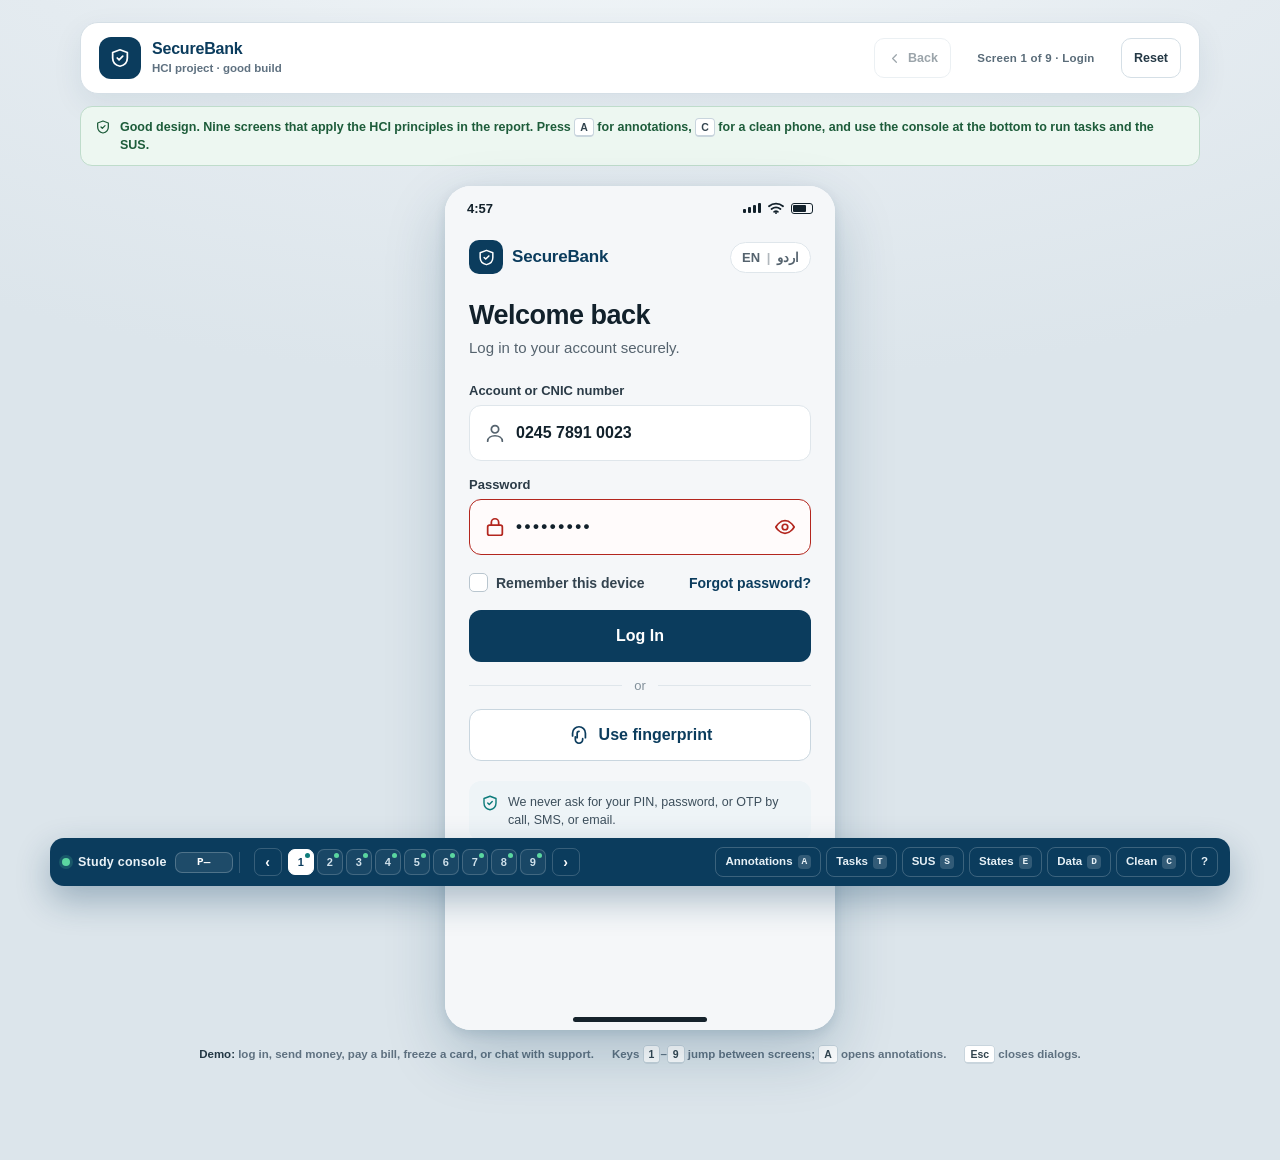
==== good/index.html @ adb455c4 "Add SecureBank HCI prototype: usable and violation builds with study layer" ====
<!DOCTYPE html>

<html class="app-root" lang="en">
<head>
<meta charset="utf-8"/>
<meta content="width=device-width, initial-scale=1" name="viewport"/>
<title>SecureBank · Good design</title>
<link href="app.css" rel="stylesheet"/>
<link href="study.css" rel="stylesheet"/></head>
<body class="app">
<a class="skip" href="#phone">Skip to the prototype</a>
<svg aria-hidden="true" height="0" style="position:absolute" width="0"><defs>
<symbol id="i-shield" viewbox="0 0 24 24"><path d="M12 3 4 6v6c0 5 3.5 8 8 9 4.5-1 8-4 8-9V6l-8-3Z"></path><path d="m9 12 2 2 4-4"></path></symbol>
<symbol id="i-user" viewbox="0 0 24 24"><circle cx="12" cy="8" r="4"></circle><path d="M4 21c0-4 4-6 8-6s8 2 8 6"></path></symbol>
<symbol id="i-lock" viewbox="0 0 24 24"><rect height="11" rx="2" width="16" x="4" y="10"></rect><path d="M8 10V7a4 4 0 0 1 8 0v3"></path></symbol>
<symbol id="i-eye" viewbox="0 0 24 24"><path d="M2 12s4-7 10-7 10 7 10 7-4 7-10 7S2 12 2 12Z"></path><circle cx="12" cy="12" r="3"></circle></symbol>
<symbol id="i-alert" viewbox="0 0 24 24"><path d="M12 3 2 21h20L12 3Z"></path><path d="M12 9v5M12 17h.01"></path></symbol>
<symbol id="i-finger" viewbox="0 0 24 24"><path d="M12 3a7 7 0 0 0-7 7v3M12 3a7 7 0 0 1 7 7v5M8 14v3a4 4 0 0 0 8 0v-1M12 8a2 2 0 0 0-2 2v5"></path></symbol>
<symbol id="i-home" viewbox="0 0 24 24"><path d="M3 10.5 12 3l9 7.5"></path><path d="M5 9.5V21h14V9.5"></path></symbol>
<symbol id="i-swap" viewbox="0 0 24 24"><path d="M7 7h13l-3-3M17 17H4l3 3"></path></symbol>
<symbol id="i-card" viewbox="0 0 24 24"><rect height="14" rx="2" width="20" x="2" y="5"></rect><path d="M2 10h20"></path></symbol>
<symbol id="i-chat" viewbox="0 0 24 24"><path d="M21 12a8 8 0 0 1-8 8H7l-4 3V12a8 8 0 0 1 8-8h2a8 8 0 0 1 8 8Z"></path></symbol>
<symbol id="i-bell" viewbox="0 0 24 24"><path d="M18 8a6 6 0 1 0-12 0c0 7-3 7-3 9h18c0-2-3-2-3-9"></path><path d="M10 21h4"></path></symbol>
<symbol id="i-up" viewbox="0 0 24 24"><path d="M7 17 17 7M8 7h9v9"></path></symbol>
<symbol id="i-down" viewbox="0 0 24 24"><path d="M17 7 7 17M16 17H7V8"></path></symbol>
<symbol id="i-qr" viewbox="0 0 24 24"><rect height="7" width="7" x="3" y="3"></rect><rect height="7" width="7" x="14" y="3"></rect><rect height="7" width="7" x="3" y="14"></rect><path d="M14 14h3v3h-3zM20 14v3M14 20h3"></path></symbol>
<symbol id="i-bolt" viewbox="0 0 24 24"><path d="M13 2 4 14h6l-1 8 9-12h-6l1-8Z"></path></symbol>
<symbol id="i-bill" viewbox="0 0 24 24"><path d="M6 3h12v18l-3-2-3 2-3-2-3 2V3Z"></path><path d="M9 8h6M9 12h6"></path></symbol>
<symbol id="i-search" viewbox="0 0 24 24"><circle cx="11" cy="11" r="7"></circle><path d="m20 20-3.5-3.5"></path></symbol>
<symbol id="i-filter" viewbox="0 0 24 24"><path d="M3 5h18M6 12h12M10 19h4"></path></symbol>
<symbol id="i-download" viewbox="0 0 24 24"><path d="M12 3v12M7 10l5 5 5-5M4 21h16"></path></symbol>
<symbol id="i-back" viewbox="0 0 24 24"><path d="M15 18l-6-6 6-6"></path></symbol>
<symbol id="i-chev" viewbox="0 0 24 24"><path d="M9 18l6-6-6-6"></path></symbol>
<symbol id="i-check" viewbox="0 0 24 24"><path d="M20 6 9 17l-5-5"></path></symbol>
<symbol id="i-checkc" viewbox="0 0 24 24"><circle cx="12" cy="12" r="9"></circle><path d="m8 12 3 3 5-6"></path></symbol>
<symbol id="i-clock" viewbox="0 0 24 24"><circle cx="12" cy="12" r="9"></circle><path d="M12 7v5l3 2"></path></symbol>
<symbol id="i-snow" viewbox="0 0 24 24"><path d="M12 2v20M4 7l16 10M20 7 4 17M8 4l4 4 4-4M8 20l4-4 4 4"></path></symbol>
<symbol id="i-plus" viewbox="0 0 24 24"><path d="M12 5v14M5 12h14"></path></symbol>
<symbol id="i-globe" viewbox="0 0 24 24"><circle cx="12" cy="12" r="9"></circle><path d="M3 12h18M12 3a15 15 0 0 1 0 18 15 15 0 0 1 0-18Z"></path></symbol>
<symbol id="i-textsize" viewbox="0 0 24 24"><path d="M4 7V5h9v2M8.5 5v14M6 19h5M14 12v-2h7v2M17.5 10v9M15.5 19h4"></path></symbol>
<symbol id="i-contrast" viewbox="0 0 24 24"><circle cx="12" cy="12" r="9"></circle><path d="M12 3v18"></path><path d="M12 3a9 9 0 0 1 0 18" fill="currentColor" stroke="none"></path></symbol>
<symbol id="i-motion" viewbox="0 0 24 24"><path d="M4 12h10M10 8l4 4-4 4M18 5v14"></path></symbol>
<symbol id="i-logout" viewbox="0 0 24 24"><path d="M9 21H5a2 2 0 0 1-2-2V5a2 2 0 0 1 2-2h4M16 17l5-5-5-5M21 12H9"></path></symbol>
<symbol id="i-send" viewbox="0 0 24 24"><path d="M22 2 11 13M22 2l-7 20-4-9-9-4 20-7Z"></path></symbol>
<symbol id="i-clip" viewbox="0 0 24 24"><path d="m21 11-9 9a5 5 0 0 1-7-7l9-9a3.5 3.5 0 0 1 5 5l-9 9a2 2 0 0 1-3-3l8-8"></path></symbol>
<symbol id="i-headset" viewbox="0 0 24 24"><path d="M4 14v-2a8 8 0 0 1 16 0v2"></path><path d="M4 14h3v6H5a1 1 0 0 1-1-1v-5ZM20 14h-3v6h2a1 1 0 0 0 1-1v-5Z"></path><path d="M17 20a4 4 0 0 1-4 2h-1"></path></symbol>
<symbol id="i-bank" viewbox="0 0 24 24"><path d="M3 10 12 4l9 6M5 10v8M19 10v8M3 21h18M9 21v-5h6v5"></path></symbol>
<symbol id="i-info" viewbox="0 0 24 24"><circle cx="12" cy="12" r="9"></circle><path d="M12 11v5M12 8h.01"></path></symbol>
<symbol id="i-more" viewbox="0 0 24 24"><circle cx="5" cy="12" fill="currentColor" r="1.4" stroke="none"></circle><circle cx="12" cy="12" fill="currentColor" r="1.4" stroke="none"></circle><circle cx="19" cy="12" fill="currentColor" r="1.4" stroke="none"></circle></symbol>
</defs></svg>
<header class="shell">
<div class="shell-brand">
<span aria-hidden="true" class="mark"><svg class="ic"><use href="#i-shield"></use></svg></span>
<div class="brandtext"><b>SecureBank</b><span>HCI project · good build</span></div>
</div>
<div class="shell-controls">


<button class="shell-btn" disabled="" id="backBtn" type="button"><svg aria-hidden="true" class="ic sm"><use href="#i-back"></use></svg>Back</button>
<span class="screen-label" id="screenLabel">Screen 1 of 9 · Login</span>
<button class="shell-btn" id="resetBtn" type="button">Reset</button>
</div>
</header>
<div class="mode-note good" id="modeNote"><svg aria-hidden="true" class="ic sm"><use href="#i-shield"></use></svg><span><b>Good design.</b> Nine screens that apply the HCI principles in the report. Press <kbd>A</kbd> for annotations, <kbd>C</kbd> for a clean phone, and use the console at the bottom to run tasks and the SUS.</span></div>
<main class="stage">
<div aria-label="SecureBank phone prototype" class="phone" id="phone" tabindex="-1">
<div class="variant" id="app-good">
<section class="g" id="g1">
<div class="sb"><span>9:41</span><div class="sys"><span class="sig"><i></i><i></i><i></i><i></i></span><svg class="wifi" viewbox="0 0 16 12"><path d="M1 4.2a11 11 0 0 1 14 0M3.6 7a7.5 7.5 0 0 1 8.8 0M6.2 9.7a3.8 3.8 0 0 1 3.6 0"></path><circle cx="8" cy="11" fill="currentColor" r="1" stroke="none"></circle></svg><span class="bat"><b></b></span></div></div>
<div class="body login">
<div class="brandrow">
<div class="brand"><span class="logo"><svg class="ic"><use href="#i-shield"></use></svg></span> SecureBank</div>
<div class="lang">EN <span>|</span> اردو</div>
</div>
<h1>Welcome back</h1>
<p class="sub">Log in to your account securely.</p>
<div class="fgroup">
<label>Account or CNIC number</label>
<div class="field"><svg class="ic muted"><use href="#i-user"></use></svg><span class="val">0245 7891 0023</span></div>
</div>
<div class="fgroup">
<label>Password</label>
<div class="field error"><svg class="ic muted"><use href="#i-lock"></use></svg><span class="val dots">••••••••</span><svg class="ic eye"><use href="#i-eye"></use></svg></div>
<p class="err"><svg class="ic"><use href="#i-alert"></use></svg> Incorrect password. 2 attempts left.</p>
</div>
<div class="row between">
<span class="check"><span class="box"></span> Remember this device</span>
<a class="link">Forgot password?</a>
</div>
<button class="btn">Log In</button>
<div class="or"><span></span>or<span></span></div>
<button class="btn ghost"><svg class="ic"><use href="#i-finger"></use></svg> Use fingerprint</button>
<div class="secure"><svg class="ic"><use href="#i-shield"></use></svg><span>We never ask for your PIN, password, or OTP by call, SMS, or email.</span></div>
<p class="register">New to SecureBank? <a>Open an account</a></p>
</div>
<div class="homebar"></div>
</section>
<section class="g" id="g2">
<div class="sb"><span>9:41</span><div class="sys"><span class="sig"><i></i><i></i><i></i><i></i></span><svg class="wifi" viewbox="0 0 16 12"><path d="M1 4.2a11 11 0 0 1 14 0M3.6 7a7.5 7.5 0 0 1 8.8 0M6.2 9.7a3.8 3.8 0 0 1 3.6 0"></path><circle cx="8" cy="11" fill="currentColor" r="1" stroke="none"></circle></svg><span class="bat"><b></b></span></div></div>
<div class="greet">
<div><h1>Good morning, Ayesha</h1><p>Friday, 24 October 2026</p></div>
<div class="row">
<div class="bellwrap"><span class="iconbtn" style="border:0;background:transparent;width:32px"><svg class="ic" style="width:21px"><use href="#i-bell"></use></svg></span><i class="dot"></i></div>
<div class="avatar">AK</div>
</div>
</div>
<div class="balance">
<div class="balhead"><span>Total balance</span><svg class="ic eye" style="width:18px"><use href="#i-eye"></use></svg></div>
<div class="balnum">PKR 245,780.50</div>
<div class="balmeta"><i class="livedot"></i> Current account •• 0023 · Updated just now</div>
</div>
<div class="qa">
<a><span class="qic"><svg class="ic"><use href="#i-swap"></use></svg></span>Transfer</a>
<a><span class="qic"><svg class="ic"><use href="#i-bill"></use></svg></span>Pay bill</a>
<a><span class="qic"><svg class="ic"><use href="#i-qr"></use></svg></span>Scan QR</a>
<a><span class="qic"><svg class="ic"><use href="#i-bolt"></use></svg></span>Top-up</a>
</div>
<div class="billcard">
<span class="bic"><svg class="ic"><use href="#i-bolt"></use></svg></span>
<div><h4>Electricity bill due in 3 days</h4><p>K-Electric · PKR 8,420</p></div>
<button class="btn small">Pay now</button>
</div>
<div class="sec"><h3>Recent activity</h3><a>See all</a></div>
<div class="tx">
<div class="txrow"><span class="tico"><svg class="ic"><use href="#i-bank"></use></svg></span><div class="txmain"><b>Grocery Mart</b><span>Today · 10:24 AM</span></div><div class="txamt"><b>−PKR 3,250</b><small>Completed</small></div></div>
<div class="txrow"><span class="tico in"><svg class="ic"><use href="#i-down"></use></svg></span><div class="txmain"><b>Salary credit</b><span>Yesterday · 9:00 AM</span></div><div class="txamt"><b class="pos">+PKR 85,000</b><small>Completed</small></div></div>
<div class="txrow"><span class="tico"><svg class="ic"><use href="#i-bolt"></use></svg></span><div class="txmain"><b>K-Electric</b><span>23 Oct · 6:12 PM</span></div><div class="txamt"><b>−PKR 6,180</b><small>Completed</small></div></div>
</div>
<div class="nav">
<a class="on"><svg class="ic"><use href="#i-home"></use></svg>Home</a>
<a><svg class="ic"><use href="#i-swap"></use></svg>Payments</a>
<a><svg class="ic"><use href="#i-card"></use></svg>Cards</a>
<a><svg class="ic"><use href="#i-chat"></use></svg>Support</a>
<a><svg class="ic"><use href="#i-user"></use></svg>Profile</a>
</div>
<div class="homebar"></div>
</section>
<section class="g" id="g3">
<div class="sb"><span>9:41</span><div class="sys"><span class="sig"><i></i><i></i><i></i><i></i></span><svg class="wifi" viewbox="0 0 16 12"><path d="M1 4.2a11 11 0 0 1 14 0M3.6 7a7.5 7.5 0 0 1 8.8 0M6.2 9.7a3.8 3.8 0 0 1 3.6 0"></path><circle cx="8" cy="11" fill="currentColor" r="1" stroke="none"></circle></svg><span class="bat"><b></b></span></div></div>
<div class="top"><span class="iconbtn"><svg class="ic"><use href="#i-back"></use></svg></span><h1>Send money</h1><span class="iconbtn" style="margin-left:auto"><svg class="ic"><use href="#i-info"></use></svg></span></div>
<div class="steps"><span class="s on"><span class="n">1</span>Details</span><span class="bar"></span><span class="s"><span class="n">2</span>Review</span><span class="bar"></span><span class="s"><span class="n">3</span>Done</span></div>
<div class="body withcta">
<div class="fromcard">
<span class="fico"><svg class="ic"><use href="#i-bank"></use></svg></span>
<div><b>Current account •• 0023</b><span>Available PKR 245,780.50</span></div>
<svg class="ic" style="margin-left:auto;color:#7B8994;width:18px"><use href="#i-chev"></use></svg>
</div>
<p class="sectionlab" style="margin-top:16px">Send to</p>
<div class="people">
<div class="person sel"><span class="pi">AR</span>Ali Raza</div>
<div class="person"><span class="pi">SM</span>Sana Malik</div>
<div class="person"><span class="pi">HB</span>HBL 8890</div>
<div class="person"><span class="pi add">+</span>New</div>
</div>
<div class="amountbox">
<div class="lab">AMOUNT</div>
<div class="amountline"><span class="cur">PKR</span><span class="amt">15,000.00</span></div>
<div class="hint"><span>Available: PKR 245,780.50</span><span class="fee">Fee PKR 0 · Instant</span></div>
<div class="seg"><div class="on">Send now</div><div>Schedule</div></div>
</div>
<div class="note"><span>Add a note (optional)</span><span>0/60</span></div>
</div>
<div class="cta"><button class="btn">Continue</button><p>You can review the details before sending.</p></div>
<div class="homebar"></div>
</section>
<section class="g" id="g4">
<div class="sb"><span>9:41</span><div class="sys"><span class="sig"><i></i><i></i><i></i><i></i></span><svg class="wifi" viewbox="0 0 16 12"><path d="M1 4.2a11 11 0 0 1 14 0M3.6 7a7.5 7.5 0 0 1 8.8 0M6.2 9.7a3.8 3.8 0 0 1 3.6 0"></path><circle cx="8" cy="11" fill="currentColor" r="1" stroke="none"></circle></svg><span class="bat"><b></b></span></div></div>
<div class="top"><span class="iconbtn"><svg class="ic"><use href="#i-back"></use></svg></span><h1>Review transfer</h1></div>
<div class="review">
<div class="card summary" style="padding:2px 15px">
<div class="srow"><span class="k">To</span><span class="v">Ali Raza<small>Bank Alfalah •• 4412</small></span></div>
<div class="srow"><span class="k">From</span><span class="v">Current account<small>•• 0023</small></span></div>
<div class="srow"><span class="k">Amount</span><span class="v">PKR 15,000.00<small>Arrives instantly</small></span></div>
<div class="srow"><span class="k">Fee</span><span class="v" style="color:#1B7F4B">PKR 0.00</span></div>
</div>
<div class="totalbox"><span>Total to send</span><b>PKR 15,000.00</b></div>
<div class="warn"><svg class="ic"><use href="#i-alert"></use></svg><span>Transfers cannot be reversed once confirmed. Please check the account number carefully.</span></div>
</div>
<div class="overlay"></div>
<div class="sheet">
<div class="handle"></div>
<div class="lock"><svg class="ic"><use href="#i-lock"></use></svg></div>
<h3>Verify it's you</h3>
<p>Enter the 6-digit code sent to your phone ending 0312.</p>
<div class="otp"><div class="f">4</div><div class="f">8</div><div class="f">1</div><div></div><div></div><div></div></div>
<div class="resend"><span>Didn't get the code?</span><span>Resend in <b>00:24</b></span></div>
<button class="btn">Confirm transfer</button>
<a class="cancel">Cancel</a>
</div>
<div class="homebar"></div>
</section>
<section class="g" id="g5">
<div class="sb"><span>9:41</span><div class="sys"><span class="sig"><i></i><i></i><i></i><i></i></span><svg class="wifi" viewbox="0 0 16 12"><path d="M1 4.2a11 11 0 0 1 14 0M3.6 7a7.5 7.5 0 0 1 8.8 0M6.2 9.7a3.8 3.8 0 0 1 3.6 0"></path><circle cx="8" cy="11" fill="currentColor" r="1" stroke="none"></circle></svg><span class="bat"><b></b></span></div></div>
<div class="top"><span class="iconbtn"><svg class="ic"><use href="#i-back"></use></svg></span><h1>Transaction history</h1><span class="iconbtn" style="margin-left:auto"><svg class="ic"><use href="#i-download"></use></svg></span></div>
<div class="body">
<div class="search"><svg class="ic sm"><use href="#i-search"></use></svg> Search by name or amount</div>
<div class="chips"><span class="chip on">All</span><span class="chip">Money in</span><span class="chip">Money out</span><span class="chip">Bills</span></div>
<div class="day">Today · 24 October</div>
<div class="hlist">
<div class="hrow"><span class="tico"><svg class="ic"><use href="#i-bank"></use></svg></span><div class="txmain"><b>Grocery Mart</b><span>10:24 AM</span></div><div class="txamt"><b>−PKR 3,250</b><span class="stat"><i></i>Completed</span></div></div>
<div class="hrow"><span class="tico in"><svg class="ic"><use href="#i-down"></use></svg></span><div class="txmain"><b>Ali Raza</b><span>9:12 AM</span></div><div class="txamt"><b class="pos">+PKR 12,000</b><span class="stat"><i></i>Completed</span></div></div>
<div class="hrow"><span class="tico"><svg class="ic"><use href="#i-bolt"></use></svg></span><div class="txmain"><b>K-Electric</b><span>8:40 AM</span></div><div class="txamt"><b>−PKR 8,420</b><span class="stat pend"><i></i>Processing</span></div></div>
</div>
<div class="day">Yesterday · 23 October</div>
<div class="hlist">
<div class="hrow"><span class="tico in"><svg class="ic"><use href="#i-down"></use></svg></span><div class="txmain"><b>Salary credit</b><span>9:00 AM</span></div><div class="txamt"><b class="pos">+PKR 85,000</b><span class="stat"><i></i>Completed</span></div></div>
<div class="hrow"><span class="tico"><svg class="ic"><use href="#i-card"></use></svg></span><div class="txmain"><b>Foodpanda</b><span>8:15 PM</span></div><div class="txamt"><b>−PKR 1,780</b><span class="stat"><i></i>Completed</span></div></div>
<div class="hrow"><span class="tico in"><svg class="ic"><use href="#i-down"></use></svg></span><div class="txmain"><b>Refund · Daraz</b><span>4:03 PM</span></div><div class="txamt"><b class="pos">+PKR 2,499</b><span class="stat"><i></i>Completed</span></div></div>
</div>
</div>
<div class="nav">
<a><svg class="ic"><use href="#i-home"></use></svg>Home</a>
<a class="on"><svg class="ic"><use href="#i-swap"></use></svg>Payments</a>
<a><svg class="ic"><use href="#i-card"></use></svg>Cards</a>
<a><svg class="ic"><use href="#i-chat"></use></svg>Support</a>
<a><svg class="ic"><use href="#i-user"></use></svg>Profile</a>
</div>
<div class="homebar"></div>
</section>
<section class="g" id="g6">
<div class="sb"><span>9:41</span><div class="sys"><span class="sig"><i></i><i></i><i></i><i></i></span><svg class="wifi" viewbox="0 0 16 12"><path d="M1 4.2a11 11 0 0 1 14 0M3.6 7a7.5 7.5 0 0 1 8.8 0M6.2 9.7a3.8 3.8 0 0 1 3.6 0"></path><circle cx="8" cy="11" fill="currentColor" r="1" stroke="none"></circle></svg><span class="bat"><b></b></span></div></div>
<div class="top"><span class="iconbtn"><svg class="ic"><use href="#i-back"></use></svg></span><h1>Pay a bill</h1></div>
<div class="body withcta">
<div class="search"><svg class="ic sm"><use href="#i-search"></use></svg> Search biller or company</div>
<div class="cat" style="margin-top:14px">
<a><span class="ci"><svg class="ic"><use href="#i-bolt"></use></svg></span>Electricity</a>
<a><span class="ci"><svg class="ic"><use href="#i-info"></use></svg></span>Gas</a>
<a><span class="ci"><svg class="ic"><use href="#i-globe"></use></svg></span>Internet</a>
<a><span class="ci"><svg class="ic"><use href="#i-card"></use></svg></span>Mobile</a>
</div>
<div class="sec" style="margin:0 2px 8px"><h3>Saved billers</h3><a>Manage</a></div>
<div class="card">
<div class="biller sel"><span class="blogo" style="background:#F9E7BE;color:#7A4E00">KE</span><div><b>K-Electric</b><span>Consumer 2210-4457-88</span></div><div class="due"><span class="duepill">Due 27 Oct</span><div style="font-size:11px;font-weight:800;margin-top:4px">PKR 8,420</div></div></div>
<div class="biller"><span class="blogo" style="background:#E7EEF9;color:#2F4C8A">PT</span><div><b>PTCL</b><span>Account 0301-8891-2</span></div><div class="due"><span class="duepill">Due 2 Nov</span><div style="font-size:11px;font-weight:800;margin-top:4px">PKR 4,150</div></div></div>
<div class="biller"><span class="blogo" style="background:#FBE4E2;color:#A52A24">JZ</span><div><b>Jazz</b><span>0300 ••• 4471</span></div><div class="due"><span class="duepill">Due 29 Oct</span><div style="font-size:11px;font-weight:800;margin-top:4px">PKR 1,200</div></div></div>
</div>
<div class="warn" style="margin:14px 0 0"><svg class="ic"><use href="#i-info"></use></svg><span>Consumer number is printed on top of your monthly bill. Late payment may add a surcharge.</span></div>
</div>
<div class="cta"><button class="btn">Continue</button><p>You can review the bill before paying.</p></div>
<div class="homebar"></div>
</section>
<section class="g" id="g7">
<div class="sb"><span>9:41</span><div class="sys"><span class="sig"><i></i><i></i><i></i><i></i></span><svg class="wifi" viewbox="0 0 16 12"><path d="M1 4.2a11 11 0 0 1 14 0M3.6 7a7.5 7.5 0 0 1 8.8 0M6.2 9.7a3.8 3.8 0 0 1 3.6 0"></path><circle cx="8" cy="11" fill="currentColor" r="1" stroke="none"></circle></svg><span class="bat"><b></b></span></div></div>
<div class="top"><h1>My cards</h1><span class="iconbtn" style="margin-left:auto"><svg class="ic"><use href="#i-plus"></use></svg></span></div>
<div class="body">
<div class="cardvis">
<div class="cvtop"><span>SECUREBANK DEBIT</span><svg class="ic" style="width:19px;color:#CFE0E8"><use href="#i-bank"></use></svg></div>
<div class="chip2"></div>
<div class="cvnum">•••• •••• •••• 4412</div>
<div class="cvbot"><div>CARD HOLDER<b>AYESHA KHAN</b></div><div>EXPIRES<b>09 / 29</b></div><div class="visa">VISA</div></div>
</div>
<div class="cardstat"><span class="pill"><i></i>Card active</span><span style="font-size:10.5px;font-weight:700;color:#71808B">Tap card to view number</span></div>
<div class="card" style="padding:0 14px">
<div class="setrow"><span class="sico"><svg class="ic"><use href="#i-globe"></use></svg></span><div class="st"><b>Online payments</b><span>Pay on websites and apps</span></div><span class="sw on"></span></div>
<div class="setrow"><span class="sico"><svg class="ic"><use href="#i-qr"></use></svg></span><div class="st"><b>Contactless</b><span>Tap to pay up to PKR 5,000</span></div><span class="sw on"></span></div>
<div class="setrow"><span class="sico"><svg class="ic"><use href="#i-eye"></use></svg></span><div class="st"><b>Show PIN</b><span>Requires fingerprint</span></div><svg class="ic" style="width:18px;color:#7B8994"><use href="#i-chev"></use></svg></div>
</div>
<div class="card" style="padding:0 14px;margin-top:12px">
<div class="setrow"><span class="sico"><svg class="ic"><use href="#i-snow"></use></svg></span><div class="st"><b>Freeze card</b><span>Temporarily block all transactions</span></div><span class="sw"></span></div>
</div>
<div class="danger"><span class="sico"><svg class="ic"><use href="#i-alert"></use></svg></span><div style="flex:1"><b style="font-size:12.5px">Report lost or stolen</b><div style="font-size:10px;color:#8A5C58">Permanently block this card</div></div><svg class="ic" style="width:18px;color:#B3261E"><use href="#i-chev"></use></svg></div>
</div>
<div class="nav">
<a><svg class="ic"><use href="#i-home"></use></svg>Home</a>
<a><svg class="ic"><use href="#i-swap"></use></svg>Payments</a>
<a class="on"><svg class="ic"><use href="#i-card"></use></svg>Cards</a>
<a><svg class="ic"><use href="#i-chat"></use></svg>Support</a>
<a><svg class="ic"><use href="#i-user"></use></svg>Profile</a>
</div>
<div class="homebar"></div>
</section>
<section class="g" id="g8">
<div class="sb"><span>9:41</span><div class="sys"><span class="sig"><i></i><i></i><i></i><i></i></span><svg class="wifi" viewbox="0 0 16 12"><path d="M1 4.2a11 11 0 0 1 14 0M3.6 7a7.5 7.5 0 0 1 8.8 0M6.2 9.7a3.8 3.8 0 0 1 3.6 0"></path><circle cx="8" cy="11" fill="currentColor" r="1" stroke="none"></circle></svg><span class="bat"><b></b></span></div></div>
<div class="top"><h1>Profile &amp; settings</h1></div>
<div class="body">
<div class="profile"><div class="avatar">AK</div><div><h2>Ayesha Khan</h2><p>Current account •• 0023</p></div><svg class="ic" style="margin-left:auto;color:#7B8994;width:18px"><use href="#i-chev"></use></svg></div>
<div class="sectitle">Accessibility</div>
<div class="group">
<div class="setrow" style="display:block;padding:10px 0"><div class="row" style="justify-content:space-between;margin-bottom:2px"><b style="font-size:12.5px">Text size</b><span style="font-size:10.5px;font-weight:800;color:#0B3C5D">Large</span></div><div class="slider"><span class="aa s">Aa</span><span class="track"><b></b><i></i></span><span class="aa l">Aa</span></div></div>
<div class="setrow"><span class="sico"><svg class="ic"><use href="#i-contrast"></use></svg></span><div class="st"><b>High contrast</b><span>Stronger colours and borders</span></div><span class="sw on"></span></div>
<div class="setrow"><span class="sico"><svg class="ic"><use href="#i-motion"></use></svg></span><div class="st"><b>Reduce motion</b><span>Turn off animations</span></div><span class="sw"></span></div>
</div>
<div class="sectitle">Security</div>
<div class="group">
<div class="setrow"><span class="sico"><svg class="ic"><use href="#i-shield"></use></svg></span><div class="st"><b>Two-factor authentication</b><span>On · SMS to •• 0312</span></div><svg class="ic" style="width:17px;color:#7B8994"><use href="#i-chev"></use></svg></div>
<div class="setrow"><span class="sico"><svg class="ic"><use href="#i-lock"></use></svg></span><div class="st"><b>Change password</b><span>Last changed 2 months ago</span></div><svg class="ic" style="width:17px;color:#7B8994"><use href="#i-chev"></use></svg></div>
</div>
<div class="sectitle">Language</div>
<div class="group" style="padding-bottom:8px"><div class="langrow"><div class="langopt on">English</div><div class="langopt">اردو</div></div></div>
<button class="logout"><svg class="ic sm"><use href="#i-logout"></use></svg> Log out</button>
</div>
<div class="nav">
<a><svg class="ic"><use href="#i-home"></use></svg>Home</a>
<a><svg class="ic"><use href="#i-swap"></use></svg>Payments</a>
<a><svg class="ic"><use href="#i-card"></use></svg>Cards</a>
<a><svg class="ic"><use href="#i-chat"></use></svg>Support</a>
<a class="on"><svg class="ic"><use href="#i-user"></use></svg>Profile</a>
</div>
<div class="homebar"></div>
</section>
<section class="g" id="g9">
<div class="sb"><span>9:41</span><div class="sys"><span class="sig"><i></i><i></i><i></i><i></i></span><svg class="wifi" viewbox="0 0 16 12"><path d="M1 4.2a11 11 0 0 1 14 0M3.6 7a7.5 7.5 0 0 1 8.8 0M6.2 9.7a3.8 3.8 0 0 1 3.6 0"></path><circle cx="8" cy="11" fill="currentColor" r="1" stroke="none"></circle></svg><span class="bat"><b></b></span></div></div>
<div class="top"><span class="iconbtn"><svg class="ic"><use href="#i-back"></use></svg></span><h1>Help &amp; support</h1><span class="online" style="margin-left:auto"><i></i>Online</span></div>
<div class="agent"><div class="avatar">SB</div><div><b>Sana · SecureBank Support</b><span>Typically replies in 2 minutes</span></div><svg class="ic" style="margin-left:auto;color:#7B8994;width:18px"><use href="#i-more"></use></svg></div>
<div class="chat">
<div class="sysmsg">Chat started today · 10:42 AM</div>
<div class="bubble them">Assalam-o-Alaikum! How can I help you today?<span class="t">10:42 AM</span></div>
<div class="bubble me">Salam. My transfer of PKR 15,000 is still showing as pending.<span class="t">10:43 AM</span></div>
<div class="bubble them">I can see it on your account. It will complete within 30 minutes; no action is needed from you.<span class="t">10:44 AM</span></div>
<div class="typing"><i></i><i></i><i></i><span>Sana is typing…</span></div>
</div>
<div class="quick"><span>Report fraud</span><span>Card issue</span><span>Transfer pending</span></div>
<div class="safe"><svg class="ic"><use href="#i-shield"></use></svg> Never share your PIN or OTP in chat. SecureBank staff will never ask for them.</div>
<div class="composer"><span class="iconbtn" style="width:36px;height:36px;border-radius:50%;background:#F0F4F6;border:0"><svg class="ic sm"><use href="#i-clip"></use></svg></span><div class="cinput">Type a message…</div><span class="circle"><svg class="ic"><use href="#i-send"></use></svg></span></div>
<div class="homebar"></div>
</section>
</div>

<div aria-live="polite" class="toast" hidden="" id="toast" role="status"></div>
<div id="modalRoot"></div>
</div>
</main>
<p class="stage-hint"><span><b>Demo:</b> log in, send money, pay a bill, freeze a card, or chat with support.</span><span>Keys <kbd>1</kbd>–<kbd>9</kbd> jump between screens; <kbd>A</kbd> opens annotations.</span><span><kbd>Esc</kbd> closes dialogs.</span></p>
<script>window.SINGLE_VARIANT = "good";</script><script src="app.js"></script><script src="study.js"></script>
</body>
</html>
---- good/app.css ----
*{box-sizing:border-box}
html,body{margin:0;padding:0;width:390px;height:844px;overflow:hidden;background:#fff}
body{-webkit-font-smoothing:antialiased}
.g,.b{display:none;width:390px;height:844px;position:relative;overflow:hidden}
.g:target{display:flex;flex-direction:column}
.b:target{display:block}
.ic{width:22px;height:22px;stroke:currentColor;fill:none;stroke-width:1.9;stroke-linecap:round;stroke-linejoin:round;flex:none}
.ic.sm{width:16px;height:16px}
.ic.lg{width:26px;height:26px}
.muted{color:#55636E}
a{text-decoration:none;color:inherit}

/* ---------- GOOD DESIGN ---------- */
.g{
  --navy:#0B3C5D;--navy2:#0F5578;--teal:#0E7C7B;--green:#1B7F4B;--red:#B3261E;--amber:#8A5A00;
  --bg:#F5F7F9;--card:#FFFFFF;--text:#12212B;--muted:#55636E;--line:#DFE6EB;
  background:var(--bg);color:var(--text);font-family:Lato,'Noto Sans',sans-serif;font-size:16px
}
.sb{height:44px;display:flex;align-items:center;justify-content:space-between;padding:0 22px;font-size:13px;font-weight:800;color:var(--text);flex:none}
.sys{display:flex;align-items:center;gap:7px}
.sig{display:flex;gap:2px;align-items:flex-end}
.sig i{width:3px;background:currentColor;border-radius:1px;display:block}
.sig i:nth-child(1){height:4px}.sig i:nth-child(2){height:6px}.sig i:nth-child(3){height:8px}.sig i:nth-child(4){height:10px}
.wifi{width:16px;height:12px;stroke:currentColor;fill:none;stroke-width:1.8;stroke-linecap:round}
.bat{width:22px;height:11px;border:1.4px solid currentColor;border-radius:3px;padding:1px;display:flex}
.bat b{display:block;height:100%;width:74%;background:currentColor;border-radius:1px}
.homebar{position:absolute;bottom:8px;left:50%;transform:translateX(-50%);width:134px;height:5px;background:#16232C;border-radius:3px;z-index:30}
.top{height:56px;display:flex;align-items:center;gap:10px;padding:0 16px;flex:none}
.top h1{font-size:18px;font-weight:800;letter-spacing:-.2px;margin:0}
.iconbtn{width:40px;height:40px;border-radius:12px;display:flex;align-items:center;justify-content:center;background:#fff;border:1px solid var(--line);color:var(--navy)}
.body{flex:1;padding:6px 16px 0;overflow:hidden}
.row{display:flex;align-items:center;gap:10px}
.between{justify-content:space-between}
.card{background:var(--card);border:1px solid var(--line);border-radius:16px;box-shadow:0 1px 2px rgba(16,24,40,.05)}
.btn{height:52px;border-radius:12px;background:var(--navy);color:#fff;font-weight:800;font-size:16px;display:flex;align-items:center;justify-content:center;gap:9px;width:100%;border:0;font-family:inherit}
.btn.ghost{background:#fff;color:var(--navy);border:1.5px solid #C9D6DF}
.btn.small{height:40px;width:auto;padding:0 16px;font-size:14px;border-radius:10px}
.link{color:var(--navy);font-weight:800;font-size:14px}
.eyebrow{font-size:12px;font-weight:800;letter-spacing:.8px;text-transform:uppercase;color:var(--muted)}

/* login */
.login{padding:10px 24px 0;display:flex;flex-direction:column}
.brandrow{display:flex;align-items:center;justify-content:space-between;margin-bottom:26px}
.brand{display:flex;align-items:center;gap:9px;font-weight:900;font-size:17px;letter-spacing:-.2px;color:var(--navy)}
.logo{width:34px;height:34px;border-radius:10px;background:var(--navy);color:#fff;display:flex;align-items:center;justify-content:center}
.logo .ic{width:19px;height:19px}
.lang{font-size:13px;color:var(--muted);font-weight:700;border:1px solid var(--line);background:#fff;padding:7px 11px;border-radius:999px}
.lang span{opacity:.45;margin:0 3px}
.login h1{font-size:27px;line-height:1.15;margin:0 0 6px;letter-spacing:-.5px}
.sub{margin:0 0 24px;color:var(--muted);font-size:15px;line-height:1.45}
.fgroup{margin-bottom:16px}
.fgroup>label{display:block;font-size:13px;font-weight:800;margin-bottom:7px;color:#2B3B47}
.field{height:56px;border:1.5px solid var(--line);border-radius:12px;background:#fff;display:flex;align-items:center;padding:0 14px;gap:10px}
.field .val{flex:1;font-size:16px;font-weight:600;color:var(--text)}
.field .dots{letter-spacing:3px;font-size:19px;color:#25323C}
.field.error{border-color:var(--red);background:#FFFBFB}
.field.error .ic{color:var(--red)}
.eye{margin-left:auto;color:#6B7A85}
.err{display:flex;align-items:center;gap:6px;color:var(--red);font-size:13px;font-weight:700;margin:7px 0 0}
.err .ic{width:15px;height:15px}
.check{display:flex;align-items:center;gap:8px;font-size:14px;color:#33434F;font-weight:600}
.check .box{width:19px;height:19px;border:1.5px solid #B9C6CF;border-radius:5px;background:#fff;display:inline-block}
.login .between{margin:2px 0 18px}
.or{display:flex;align-items:center;gap:12px;color:#82909A;font-size:13px;margin:16px 0}
.or span{flex:1;height:1px;background:var(--line)}
.secure{display:flex;gap:9px;align-items:flex-start;margin-top:20px;padding:12px;background:#EEF4F7;border-radius:12px;color:#3D4F5C;font-size:12.5px;line-height:1.45}
.secure .ic{width:18px;height:18px;color:var(--teal);margin-top:1px}
.register{text-align:center;font-size:13.5px;color:var(--muted);margin:16px 0 0}
.register a{color:var(--navy);font-weight:800}

/* dashboard */
.greet{display:flex;align-items:center;justify-content:space-between;padding:0 20px 12px}
.greet h1{font-size:22px;margin:0 0 2px;letter-spacing:-.4px}
.greet p{margin:0;font-size:13px;color:var(--muted)}
.avatar{width:42px;height:42px;border-radius:50%;background:#E3EDF2;color:var(--navy);font-weight:900;display:flex;align-items:center;justify-content:center;font-size:14px}
.bellwrap{position:relative;margin-right:4px}
.dot{position:absolute;top:9px;right:9px;width:7px;height:7px;background:var(--red);border-radius:50%;border:1.5px solid var(--bg)}
.balance{margin:0 16px;border-radius:20px;padding:20px;color:#fff;background:linear-gradient(135deg,#0B3C5D 0%,#0E4F73 55%,#0E7C7B 120%);position:relative;overflow:hidden}
.balance:after{content:"";position:absolute;width:220px;height:220px;border-radius:50%;background:rgba(255,255,255,.06);right:-80px;top:-110px}
.balance:before{content:"";position:absolute;width:150px;height:150px;border-radius:50%;background:rgba(255,255,255,.05);right:20px;bottom:-95px}
.balhead{display:flex;align-items:center;justify-content:space-between;font-size:13px;color:#CFE0E8;font-weight:700}
.balhead .eye{color:#CFE0E8;margin:0}
.balnum{font-size:31px;font-weight:900;letter-spacing:-.7px;margin:7px 0 3px;font-variant-numeric:tabular-nums}
.balmeta{font-size:12.5px;color:#BCD2DB;display:flex;align-items:center;gap:6px}
.livedot{width:6px;height:6px;border-radius:50%;background:#6EE7B7;display:inline-block}
.qa{display:grid;grid-template-columns:repeat(4,1fr);gap:8px;margin:14px 16px 0}
.qa a{background:#fff;border:1px solid var(--line);border-radius:14px;padding:11px 4px 10px;display:flex;flex-direction:column;align-items:center;gap:7px;font-size:11.5px;font-weight:800;color:#24333E;text-align:center}
.qa .qic{width:38px;height:38px;border-radius:12px;display:flex;align-items:center;justify-content:center;background:#EDF4F7;color:var(--navy)}
.qa .ic{width:20px;height:20px}
.billcard{margin:14px 16px 0;padding:13px 14px;border-radius:16px;background:#FFF7E7;border:1px solid #F2DFB4;display:flex;align-items:center;gap:11px}
.billcard .bic{width:38px;height:38px;border-radius:11px;background:#F9E7BE;color:#7A4E00;display:flex;align-items:center;justify-content:center}
.billcard h4{margin:0 0 2px;font-size:14px;color:#4A3200}
.billcard p{margin:0;font-size:12px;color:#7A5B14;font-weight:600}
.billcard .btn.small{margin-left:auto;background:#8A5A00;font-size:12.5px;height:36px;padding:0 12px}
.sec{display:flex;align-items:center;justify-content:space-between;margin:18px 18px 8px}
.sec h3{margin:0;font-size:15.5px;letter-spacing:-.2px}
.sec a{font-size:13px;font-weight:800;color:var(--navy)}
.tx{margin:0 16px;background:#fff;border:1px solid var(--line);border-radius:16px;overflow:hidden}
.txrow{display:flex;align-items:center;gap:11px;padding:11px 14px;border-bottom:1px solid #EDF1F4}
.txrow:last-child{border-bottom:0}
.tico{width:38px;height:38px;border-radius:12px;display:flex;align-items:center;justify-content:center;background:#EEF3F6;color:#3C4E5A;flex:none}
.tico.in{background:#E9F5EE;color:var(--green)}
.tico .ic{width:19px;height:19px}
.txmain{flex:1;min-width:0}
.txmain b{display:block;font-size:14px;color:#1B2A34;white-space:nowrap;overflow:hidden;text-overflow:ellipsis}
.txmain span{font-size:12px;color:#71808B}
.txamt{text-align:right}
.txamt b{display:block;font-size:14px;font-variant-numeric:tabular-nums}
.txamt .pos{color:var(--green)}
.txamt small{font-size:10.5px;color:#7B8994;font-weight:700}
.nav{height:78px;background:#fff;border-top:1px solid var(--line);display:flex;align-items:flex-start;padding:9px 6px 0;flex:none;margin-top:auto}
.nav a{flex:1;display:flex;flex-direction:column;align-items:center;gap:4px;font-size:10.5px;font-weight:800;color:#7C8A94;padding-bottom:16px}
.nav a.on{color:var(--navy)}
.nav a.on .ic{stroke-width:2.2}
.nav .ic{width:22px;height:22px}

/* transfer */
.steps{display:flex;align-items:center;justify-content:center;gap:8px;padding:2px 16px 14px;font-size:11px;font-weight:800;color:#8A98A2}
.steps .s{display:flex;align-items:center;gap:6px}
.steps .n{width:22px;height:22px;border-radius:50%;background:#E4EBEF;color:#6B7A85;display:flex;align-items:center;justify-content:center;font-size:11px}
.steps .s.on .n{background:var(--navy);color:#fff}
.steps .s.on{color:var(--navy)}
.steps .bar{width:26px;height:2px;background:#D9E2E7;border-radius:2px}
.sectionlab{font-size:12.5px;font-weight:800;color:#3B4C58;margin:0 0 8px}
.fromcard{display:flex;align-items:center;gap:11px;padding:13px 14px;border-radius:14px;background:#fff;border:1px solid var(--line)}
.fromcard .fico{width:38px;height:38px;border-radius:11px;background:#EDF4F7;color:var(--navy);display:flex;align-items:center;justify-content:center}
.fromcard b{display:block;font-size:13.5px}
.fromcard span{font-size:11.5px;color:#71808B}
.people{display:flex;gap:9px;margin-bottom:4px}
.person{flex:1;border:1.5px solid var(--line);background:#fff;border-radius:14px;padding:9px 4px 8px;display:flex;flex-direction:column;align-items:center;gap:5px;font-size:10.5px;font-weight:800;color:#3A4B57;position:relative}
.person .pi{width:34px;height:34px;border-radius:50%;background:#E6EEF3;color:var(--navy);display:flex;align-items:center;justify-content:center;font-size:11px;font-weight:900}
.person.sel{border-color:var(--navy);background:#F3F8FA}
.person.sel:after{content:"";position:absolute;top:6px;right:6px;width:14px;height:14px;border-radius:50%;background:var(--navy);box-shadow:inset 0 0 0 2px #fff}
.person .add{background:#EDF4F7;color:var(--navy);font-size:20px;font-weight:500}
.amountbox{margin-top:14px;background:#fff;border:1px solid var(--line);border-radius:16px;padding:14px 16px}
.amountbox .lab{font-size:12px;font-weight:800;color:#6B7A85;letter-spacing:.3px}
.amountline{display:flex;align-items:baseline;gap:8px;margin:4px 0 5px}
.amountline .cur{font-size:15px;font-weight:900;color:var(--navy)}
.amountline .amt{font-size:34px;font-weight:900;letter-spacing:-.8px;font-variant-numeric:tabular-nums}
.amountbox .hint{font-size:11.5px;color:#71808B;display:flex;justify-content:space-between}
.amountbox .fee{color:var(--green);font-weight:800}
.seg{display:flex;background:#E9EFF3;border-radius:11px;padding:3px;margin-top:12px}
.seg div{flex:1;text-align:center;font-size:12.5px;font-weight:800;color:#61717C;padding:8px 0;border-radius:9px}
.seg div.on{background:#fff;color:var(--navy);box-shadow:0 1px 2px rgba(0,0,0,.08)}
.note{margin-top:12px;background:#fff;border:1px solid var(--line);border-radius:12px;padding:11px 13px;display:flex;justify-content:space-between;font-size:13px;color:#7A8994;font-weight:600}
.cta{position:absolute;left:0;right:0;bottom:0;padding:14px 16px 26px;background:linear-gradient(180deg,rgba(245,247,249,0) 0%,#F5F7F9 34%);z-index:4}
.cta p{text-align:center;font-size:11.5px;color:#71808B;margin:8px 0 0}
.withcta{padding-bottom:112px}

/* review + otp */
.review{padding:0 16px}
.summary{padding:4px 16px}
.srow{display:flex;justify-content:space-between;gap:12px;padding:12px 0;border-bottom:1px dashed #E3EAEF}
.srow:last-child{border-bottom:0}
.srow .k{font-size:12.5px;color:#6E7D88;font-weight:700}
.srow .v{font-size:13.5px;font-weight:800;text-align:right}
.srow .v small{display:block;font-size:11px;color:#71808B;font-weight:600}
.totalbox{margin:12px 16px 0;background:#EAF3F6;border:1px solid #CFE2E9;border-radius:14px;padding:13px 15px;display:flex;justify-content:space-between;align-items:center}
.totalbox span{font-size:12.5px;font-weight:800;color:#3D5967}
.totalbox b{font-size:20px;letter-spacing:-.4px;color:var(--navy)}
.warn{display:flex;gap:9px;margin:12px 16px 0;padding:11px 13px;background:#FFF7E7;border:1px solid #F0DCAF;border-radius:12px;color:#6B4A00;font-size:11.5px;line-height:1.45;font-weight:600}
.warn .ic{width:17px;height:17px;color:#8A5A00;flex:none;margin-top:1px}
.overlay{position:absolute;inset:0;background:rgba(8,20,28,.52);z-index:8}
.sheet{position:absolute;left:0;right:0;bottom:0;background:#fff;border-radius:24px 24px 0 0;padding:10px 20px 26px;z-index:9;box-shadow:0 -12px 40px rgba(0,0,0,.2)}
.handle{width:40px;height:4px;border-radius:2px;background:#D6DFE4;margin:0 auto 16px}
.sheet .lock{width:44px;height:44px;border-radius:14px;background:#EDF4F7;color:var(--navy);display:flex;align-items:center;justify-content:center;margin-bottom:10px}
.sheet h3{margin:0 0 4px;font-size:18px;letter-spacing:-.3px}
.sheet p{margin:0 0 14px;font-size:12.5px;color:#6E7D88;line-height:1.45}
.otp{display:flex;gap:8px;margin-bottom:12px}
.otp div{flex:1;height:54px;border:1.5px solid #D5DDE3;border-radius:11px;display:flex;align-items:center;justify-content:center;font-size:21px;font-weight:900;color:var(--text);background:#fff}
.otp div.f{border-color:var(--navy);background:#F5FAFC}
.resend{display:flex;justify-content:space-between;font-size:11.5px;color:#71808B;margin-bottom:14px;font-weight:700}
.resend b{color:var(--navy)}
.cancel{display:block;text-align:center;font-size:12.5px;font-weight:800;color:#6E7D88;margin-top:12px}

/* history */
.search{height:46px;border:1px solid var(--line);border-radius:12px;background:#fff;display:flex;align-items:center;gap:9px;padding:0 13px;color:#7B8994;font-size:13.5px;font-weight:600}
.chips{display:flex;gap:8px;margin:11px 0 4px;overflow:hidden}
.chip{font-size:12px;font-weight:800;padding:7px 13px;border-radius:999px;border:1px solid var(--line);background:#fff;color:#5B6B76;white-space:nowrap}
.chip.on{background:var(--navy);border-color:var(--navy);color:#fff}
.day{font-size:11.5px;font-weight:900;color:#71808B;letter-spacing:.5px;text-transform:uppercase;margin:13px 2px 6px}
.hlist{background:#fff;border:1px solid var(--line);border-radius:14px;overflow:hidden}
.hrow{display:flex;align-items:center;gap:10px;padding:10px 12px;border-bottom:1px solid #EEF2F5}
.hrow:last-child{border-bottom:0}
.hrow .tico{width:34px;height:34px;border-radius:10px}
.hrow .txmain b{font-size:13px}
.hrow .txmain span{font-size:10.5px}
.hrow .txamt b{font-size:13px}
.stat{display:inline-flex;align-items:center;gap:4px;font-size:9.5px;font-weight:800;color:#6E7D88}
.stat i{width:5px;height:5px;border-radius:50%;background:#1B7F4B;display:inline-block}
.stat.pend i{background:#8A5A00}

/* bills */
.cat{display:grid;grid-template-columns:repeat(4,1fr);gap:9px;margin-bottom:16px}
.cat a{background:#fff;border:1px solid var(--line);border-radius:14px;padding:11px 3px 9px;display:flex;flex-direction:column;align-items:center;gap:7px;font-size:10.5px;font-weight:800;color:#344652;text-align:center}
.cat .ci{width:36px;height:36px;border-radius:11px;display:flex;align-items:center;justify-content:center;background:#EDF4F7;color:var(--navy)}
.cat .ic{width:19px;height:19px}
.cat a:nth-child(2) .ci{background:#FDF1E4;color:#8A5A00}
.cat a:nth-child(3) .ci{background:#EDF0FB;color:#3D4B9A}
.cat a:nth-child(4) .ci{background:#EAF5EE;color:var(--green)}
.biller{display:flex;align-items:center;gap:11px;padding:11px 12px;border-bottom:1px solid #EEF2F5}
.biller:last-child{border-bottom:0}
.blogo{width:38px;height:38px;border-radius:11px;background:#EDF4F7;color:var(--navy);font-weight:900;font-size:12px;display:flex;align-items:center;justify-content:center}
.biller b{display:block;font-size:13.5px}
.biller span{font-size:11px;color:#71808B}
.biller .due{margin-left:auto;text-align:right}
.duepill{font-size:9.5px;font-weight:900;background:#FFF2D9;color:#7A4E00;padding:3px 8px;border-radius:999px;display:inline-block}
.biller.sel{background:#F4F9FB;border-left:3px solid var(--navy)}

/* cards */
.cardvis{height:188px;border-radius:20px;padding:18px;color:#fff;position:relative;overflow:hidden;background:linear-gradient(135deg,#0B3C5D,#0E5578 58%,#0E7C7B);margin-bottom:14px}
.cardvis:after{content:"";position:absolute;width:250px;height:250px;border-radius:50%;background:rgba(255,255,255,.07);right:-100px;top:-90px}
.cardvis:before{content:"";position:absolute;width:170px;height:170px;border-radius:50%;background:rgba(255,255,255,.05);left:-70px;bottom:-100px}
.cvtop{display:flex;justify-content:space-between;align-items:center;font-size:11px;font-weight:800;color:#CFE0E8;letter-spacing:.6px}
.chip2{width:34px;height:25px;border-radius:5px;background:linear-gradient(135deg,#E8C879,#C9A445);margin:16px 0 12px;position:relative}
.chip2:after{content:"";position:absolute;inset:6px 8px;border:1px solid rgba(80,60,10,.35);border-radius:2px}
.cvnum{font-size:19px;letter-spacing:2.4px;font-weight:700;font-variant-numeric:tabular-nums}
.cvbot{display:flex;justify-content:space-between;align-items:flex-end;margin-top:14px;font-size:10.5px;color:#C9DCE5;font-weight:700}
.cvbot b{display:block;font-size:12px;color:#fff;letter-spacing:.8px;margin-top:3px}
.visa{font-style:italic;font-weight:900;font-size:19px;letter-spacing:-1px;color:#fff}
.cardstat{display:flex;align-items:center;justify-content:space-between;margin:0 2px 12px}
.cardstat .pill{display:flex;align-items:center;gap:5px;background:#E9F5EE;color:var(--green);font-size:10.5px;font-weight:900;padding:4px 9px;border-radius:999px}
.cardstat .pill i{width:5px;height:5px;border-radius:50%;background:var(--green)}
.setrow{display:flex;align-items:center;gap:11px;padding:11px 0;border-bottom:1px solid #EDF2F5}
.setrow:last-child{border-bottom:0}
.setrow .sico{width:34px;height:34px;border-radius:10px;background:#EEF4F7;color:var(--navy);display:flex;align-items:center;justify-content:center;flex:none}
.setrow .sico .ic{width:18px;height:18px}
.setrow .st{flex:1}
.setrow b{display:block;font-size:13px;color:#22323D}
.setrow span{font-size:10.5px;color:#71808B}
.sw{width:44px;height:26px;border-radius:999px;background:#CBD6DC;position:relative;flex:none}
.sw:after{content:"";position:absolute;top:3px;left:3px;width:20px;height:20px;border-radius:50%;background:#fff;box-shadow:0 1px 2px rgba(0,0,0,.2)}
.sw.on{background:var(--teal)}
.sw.on:after{left:21px}
.danger{margin-top:12px;border:1px solid #F0D3D1;background:#FFF7F6;border-radius:14px;padding:12px 14px;display:flex;align-items:center;gap:10px}
.danger .sico{background:#FBE4E2;color:var(--red)}
.danger b{color:var(--red)}

/* settings */
.profile{display:flex;align-items:center;gap:12px;padding:6px 2px 14px}
.profile .avatar{width:52px;height:52px;font-size:17px}
.profile h2{margin:0 0 2px;font-size:17px}
.profile p{margin:0;font-size:11.5px;color:#71808B}
.sectitle{font-size:11px;font-weight:900;letter-spacing:.8px;text-transform:uppercase;color:#7B8994;margin:12px 2px 6px}
.group{background:#fff;border:1px solid var(--line);border-radius:14px;padding:0 13px}
.group .setrow{padding:10px 0}
.group .setrow b{font-size:12.5px}
.group .setrow span{font-size:10px}
.slider{display:flex;align-items:center;gap:8px;padding:4px 0 8px}
.slider .aa{font-weight:900;color:#55636E}
.slider .aa.s{font-size:11px}.slider .aa.l{font-size:18px}
.track{flex:1;height:5px;border-radius:3px;background:#DDE5EA;position:relative}
.track b{position:absolute;left:0;top:0;height:5px;width:68%;background:var(--navy);border-radius:3px}
.track i{position:absolute;top:-5px;left:68%;width:15px;height:15px;border-radius:50%;background:#fff;border:2.5px solid var(--navy);transform:translateX(-50%)}
.langrow{display:flex;gap:8px;padding:9px 0 11px}
.langopt{flex:1;text-align:center;font-size:12px;font-weight:800;padding:8px 0;border:1px solid var(--line);border-radius:9px;color:#5B6B76}
.langopt.on{border-color:var(--navy);background:#F1F7FA;color:var(--navy)}
.logout{margin-top:12px;width:100%;height:44px;border-radius:11px;border:1.5px solid #E3B5B2;background:#fff;color:var(--red);font-weight:800;font-size:13px;display:flex;align-items:center;justify-content:center;gap:7px}

/* support */
.online{display:flex;align-items:center;gap:5px;font-size:10.5px;font-weight:900;color:var(--green);background:#E9F5EE;padding:4px 8px;border-radius:999px}
.online i{width:5px;height:5px;border-radius:50%;background:var(--green)}
.agent{display:flex;align-items:center;gap:10px;margin:4px 16px 0;padding:11px 12px;background:#fff;border:1px solid var(--line);border-radius:14px}
.agent .avatar{width:38px;height:38px;font-size:12px}
.agent b{display:block;font-size:13px}
.agent span{font-size:10.5px;color:#71808B}
.chat{flex:1;padding:12px 16px 0;overflow:hidden}
.sysmsg{text-align:center;font-size:10.5px;color:#7B8994;font-weight:700;margin:8px 0 14px}
.bubble{max-width:264px;padding:10px 12px;border-radius:14px;font-size:12.5px;line-height:1.45;margin-bottom:10px;position:relative}
.bubble.them{background:#fff;border:1px solid var(--line);border-bottom-left-radius:4px;color:#263742}
.bubble.me{background:var(--navy);color:#fff;margin-left:auto;border-bottom-right-radius:4px}
.bubble .t{display:block;font-size:9px;margin-top:4px;opacity:.65}
.typing{display:inline-flex;align-items:center;gap:4px;background:#fff;border:1px solid var(--line);padding:9px 12px;border-radius:14px;border-bottom-left-radius:4px;margin-bottom:10px}
.typing i{width:5px;height:5px;border-radius:50%;background:#8FA0AB;display:inline-block}
.typing span{font-size:9.5px;color:#71808B;margin-left:4px;font-weight:700}
.quick{display:flex;gap:7px;padding:0 16px;overflow:hidden}
.quick span{font-size:10.5px;font-weight:800;color:var(--navy);background:#fff;border:1px solid #C9D9E2;padding:6px 10px;border-radius:999px;white-space:nowrap}
.safe{display:flex;gap:7px;align-items:center;margin:10px 16px 0;padding:8px 10px;background:#EEF4F7;border-radius:10px;font-size:10px;color:#4D606D;font-weight:600}
.safe .ic{width:14px;height:14px;color:var(--teal)}
.composer{display:flex;align-items:center;gap:8px;padding:10px 16px 22px;background:#fff;border-top:1px solid var(--line);flex:none}
.composer .cinput{flex:1;height:42px;border:1px solid var(--line);border-radius:999px;display:flex;align-items:center;padding:0 14px;color:#8A98A2;font-size:12.5px}
.composer .circle{width:40px;height:40px;border-radius:50%;background:var(--navy);color:#fff;display:flex;align-items:center;justify-content:center}
.composer .circle .ic{width:18px;height:18px}

/* ---------- BAD DESIGN ---------- */
.b{background:#EAEAEA;color:#8B8B8B;font-family:'DejaVu Serif',serif;font-size:12px}
.bsb{height:30px;background:#D8D8D8;color:#777;font-size:9px;display:flex;align-items:center;justify-content:space-between;padding:0 8px;font-family:Arial,sans-serif}
.b h1{margin:0}
.bfoot{position:absolute;bottom:0;left:0;right:0;background:#E0E0E0;font-size:8px;color:#999;padding:4px 8px;text-align:center}
.bmarq{background:#FFE800;color:#A00000;font-size:10px;padding:4px 8px;font-weight:bold;text-align:center}
.badcard{background:#fff;border:1px solid #bbb;border-radius:2px}
.badfield{width:100%;border:1px solid #999;background:#fff;padding:5px 6px;font-size:10px;color:#555;font-family:Arial,sans-serif;margin-bottom:3px;border-radius:0}
.badlabel{font-size:9px;color:#9A9A9A;margin:6px 0 2px}
.badbtn{border:2px outset #ccc;font-family:Arial,sans-serif;font-size:11px;padding:5px 10px;cursor:pointer}
.btiny{font-size:8px;color:#A5A5A5}
.badnav{position:absolute;bottom:0;left:0;right:0;background:#C9C9C9;border-top:2px solid #888;display:flex;justify-content:space-around;font-size:9px;color:#666;padding:5px 0;font-family:Arial,sans-serif}
.badnav span{display:flex;flex-direction:column;align-items:center;gap:2px}

/* ---------- BOARD / GALLERY VIEW ---------- */
html.board,body.board{width:auto;height:auto;min-height:100%;overflow:auto;background:#E7ECEF}
body.board{padding:0 28px 64px;font-family:Lato,'Noto Sans',sans-serif;color:#16242E}
#viewerbar{display:none}
body.board #viewerbar{
  display:flex;align-items:center;gap:14px;flex-wrap:wrap;
  position:sticky;top:0;z-index:40;
  margin:0 -28px 28px;padding:16px 28px;
  background:rgba(255,255,255,.94);backdrop-filter:blur(8px);
  border-bottom:1px solid #D3DCE2;font-family:inherit
}
#viewerbar .vb-title{font-size:15px;font-weight:900;letter-spacing:-.2px;color:#0B3C5D}
#viewerbar .vb-sub{font-size:12px;font-weight:600;color:#5A6B77}
#viewerbar .vb-spacer{margin-left:auto}
#viewerbar .vb-hint{font-size:11px;font-weight:700;color:#5A6B77;background:#F1F5F7;border:1px solid #DCE4E9;border-radius:999px;padding:6px 10px}
.board-wrap{display:flex;flex-wrap:wrap;gap:44px 40px;justify-content:center;align-items:flex-start}
.board-item{display:flex;flex-direction:column;align-items:center;gap:12px}
.board-item .cap{
  font:800 11.5px/1.2 Lato,'Noto Sans',sans-serif;letter-spacing:.08em;text-transform:uppercase;
  color:#0B3C5D;background:#fff;border:1px solid #D2DDE4;border-radius:999px;
  padding:8px 14px;cursor:pointer;user-select:none
}
.board-item .cap:hover,.board-item .cap:focus-visible{border-color:#0B3C5D;outline:none}
.board-item .frame{width:390px;height:844px;border-radius:16px;overflow:hidden;background:#fff;box-shadow:0 14px 40px rgba(11,60,93,.16),0 2px 6px rgba(11,60,93,.08);cursor:pointer}
body.board .g{display:flex;flex-direction:column}
body.board .b{display:block}
body.single .board-wrap,body.single .board-item{display:contents}
body.single .cap{display:none}
body.single .frame{display:none;width:390px;height:844px;border-radius:0;box-shadow:none;cursor:default}
body.single .frame.active{display:block}

/* ============================================================
   INTERACTIVE PROTOTYPE SHELL (index.html only)
   ============================================================ */
[hidden]{display:none!important}
html.app-root,body.app{width:auto;height:auto;min-height:100%;overflow:auto}
body.app{
  margin:0;padding:22px 20px 34px;background:
    radial-gradient(1200px 500px at 50% -10%,#F4F8FA 0%,#E4EBF0 55%,#DCE5EB 100%);
  font-family:Lato,'Noto Sans',sans-serif;color:#16242E;-webkit-font-smoothing:antialiased
}
.skip{position:absolute;left:-9999px;top:8px;background:#0B3C5D;color:#fff;padding:10px 14px;border-radius:8px;z-index:200;font-weight:800}
.skip:focus{left:16px}

.shell{
  max-width:1120px;margin:0 auto;background:#fff;border:1px solid #D5DFE6;border-radius:18px;
  padding:14px 18px;display:flex;align-items:center;gap:18px;flex-wrap:wrap;
  box-shadow:0 10px 30px rgba(11,60,93,.08)
}
.shell-brand{display:flex;align-items:center;gap:11px;min-width:230px}
.shell-brand .mark{width:42px;height:42px;border-radius:12px;background:#0B3C5D;color:#fff;display:flex;align-items:center;justify-content:center;flex:none}
.shell-brand .mark .ic{width:22px;height:22px}
.brandtext b{display:block;font-size:16px;letter-spacing:-.2px;color:#0B3C5D}
.brandtext span{font-size:11.5px;color:#5F7180;font-weight:600}
.shell-controls{display:flex;align-items:center;gap:10px;flex-wrap:wrap;margin-left:auto}

.mode-switch{display:flex;gap:2px;background:#EDF2F5;border:1px solid #D5DFE6;border-radius:12px;padding:3px}
.mode-btn{
  display:flex;align-items:center;gap:7px;min-height:38px;padding:0 13px;border:0;border-radius:9px;
  background:transparent;color:#4C5F6B;font:800 13px/1 Lato,'Noto Sans',sans-serif;cursor:pointer
}
.mode-btn .ic{width:15px;height:15px}
.mode-btn[aria-pressed="true"]{background:#fff;color:#0B3C5D;box-shadow:0 1px 3px rgba(11,60,93,.18)}
.mode-btn[data-mode="bad"][aria-pressed="true"]{color:#8A2B22}
.mode-btn:hover{color:#0B3C5D}
.mode-btn:focus-visible,.shell-btn:focus-visible{outline:3px solid #0E7C7B;outline-offset:2px}

.shell-div{width:1px;height:26px;background:#DCE4E9}
.shell-btn{
  display:inline-flex;align-items:center;gap:6px;height:40px;padding:0 12px;border-radius:10px;
  border:1px solid #D5DFE6;background:#fff;color:#243845;font:800 12.5px Lato,'Noto Sans',sans-serif;cursor:pointer
}
.shell-btn:hover:not(:disabled){border-color:#9FB3C0;background:#F7FAFB}
.shell-btn:disabled{opacity:.45;cursor:not-allowed}
.shell-btn .ic{width:15px;height:15px}
.screen-label{font-size:11.5px;font-weight:800;color:#5A6C79;letter-spacing:.02em;padding:0 2px;min-width:150px;text-align:center}
@media (max-width:760px){.screen-label{min-width:0;text-align:left}}

.mode-note{
  max-width:1120px;margin:12px auto 0;display:flex;align-items:flex-start;gap:9px;
  padding:11px 14px;border:1px solid #BFDCCB;background:#EDF7F1;color:#1D5C3A;
  border-radius:12px;font-size:12.5px;line-height:1.45;font-weight:600
}
.mode-note .ic{width:16px;height:16px;flex:none;margin-top:1px}
.mode-note b{font-weight:900}
.mode-note.bad{background:#FFF4E4;border-color:#E8C793;color:#7A4E00}
.mode-note.good{background:#EDF7F1;border-color:#BFDCCB;color:#1D5C3A}

.stage{display:flex;justify-content:center;margin:20px auto 0;max-width:1120px}
.phone{
  width:390px;height:844px;position:relative;overflow:hidden;background:#fff;
  border-radius:26px;box-shadow:0 24px 60px rgba(11,60,93,.22),0 4px 12px rgba(11,60,93,.12);
  outline:none;isolation:isolate
}
.phone:focus{outline:none}
.variant{position:absolute;inset:0}
.variant[hidden]{display:none!important}
.variant .g,.variant .b{display:none}
.variant .g.active{display:flex;flex-direction:column}
.variant .b.active{display:block}
#phone .g:target:not(.active),#phone .b:target:not(.active){display:none}
#phone section{outline:none}

.stage-hint{
  max-width:1120px;margin:16px auto 0;display:flex;gap:18px;flex-wrap:wrap;justify-content:center;
  font-size:11.5px;color:#5F7180;font-weight:600;text-align:center;line-height:1.5
}
.stage-hint b{color:#243845}
kbd{font:700 10.5px/1 Lato,sans-serif;background:#fff;border:1px solid #C9D5DD;border-bottom-width:2px;border-radius:4px;padding:2px 5px;color:#33454F}

.sr-only{
  position:absolute!important;width:1px;height:1px;padding:0;margin:-1px;overflow:hidden;
  clip:rect(0 0 0 0);white-space:nowrap;border:0
}

/* ---- real inputs inside the existing visual shells ---- */
.variant input,.variant textarea,.variant select{font-family:inherit}
.field input.val{
  flex:1;min-width:0;border:0;background:transparent;outline:none;padding:0;
  font-size:16px;font-weight:600;color:var(--text)
}
.field input.val[type="password"]{letter-spacing:2.5px;font-size:17px}
.field input.val::placeholder{color:#93A1AB;font-weight:600}
.field .eye{cursor:pointer;border-radius:6px}
.field .eye:focus-visible{outline:2px solid #0E7C7B;outline-offset:2px}

.search input{
  flex:1;min-width:0;border:0;background:transparent;outline:none;padding:0;
  font:inherit;color:var(--text)
}
.search input::placeholder{color:#7B8994;font-weight:600}

.amountline input.amt{
  flex:1;width:auto;min-width:0;border:0;background:transparent;outline:none;padding:0;
  font-size:34px;font-weight:900;letter-spacing:-.8px;font-variant-numeric:tabular-nums;color:var(--text)
}
.note input{
  flex:1;min-width:0;border:0;background:transparent;outline:none;padding:0;
  font:inherit;color:var(--text);font-weight:600
}
.note input::placeholder{color:#9AA7B0}

.otp input{
  flex:1;min-width:0;height:54px;border:1.5px solid #D5DDE3;border-radius:11px;
  display:flex;align-items:center;justify-content:center;text-align:center;
  font-size:21px;font-weight:900;color:var(--text);background:#fff;outline:none;padding:0
}
.otp input:focus{border-color:var(--navy);background:#F5FAFC;box-shadow:0 0 0 3px rgba(11,60,93,.12)}
.otp input.filled{border-color:var(--navy);background:#F5FAFC}
.demo-hint{font-size:10.5px;color:#71808B;font-weight:700;margin:0 0 12px;display:flex;align-items:center;gap:6px}
.demo-hint .ic{width:13px;height:13px;color:var(--teal)}

.slider input[type="range"]{
  flex:1;-webkit-appearance:none;appearance:none;height:5px;border-radius:3px;background:#DDE5EA;outline:none;cursor:pointer
}
.slider input[type="range"]::-webkit-slider-thumb{
  -webkit-appearance:none;width:17px;height:17px;border-radius:50%;background:#fff;border:2.5px solid var(--navy);cursor:pointer
}
.slider input[type="range"]::-moz-range-thumb{width:14px;height:14px;border-radius:50%;background:#fff;border:2.5px solid var(--navy);cursor:pointer}
.slider input[type="range"]:focus-visible{outline:3px solid rgba(14,124,123,.45);outline-offset:3px}
.slider input[type="range"]::-moz-range-progress{background:var(--navy);height:5px;border-radius:3px}

.composer input{
  flex:1;min-width:0;border:0;background:transparent;outline:none;padding:0;
  font:inherit;color:var(--text)
}
.composer input::placeholder{color:#8A98A2}
.composer .circle{cursor:pointer;border:0}
.composer .circle:disabled{opacity:.5;cursor:not-allowed}

/* interactive affordances */
.variant [role="button"],.variant button,.variant a,.variant .sw,.variant .eye{cursor:pointer}
.variant :focus-visible{outline:3px solid #0E7C7B;outline-offset:2px;border-radius:8px}
.variant button:disabled{cursor:not-allowed;opacity:.65}
.sw{border:0;padding:0}
.check .box{position:relative;cursor:pointer}
.check .box.on{background:var(--navy);border-color:var(--navy)}
.check .box.on:after{content:"";position:absolute;left:5px;top:2px;width:4px;height:8px;border:solid #fff;border-width:0 2px 2px 0;transform:rotate(45deg)}

/* empty search state */
.empty{display:flex;flex-direction:column;align-items:center;gap:7px;text-align:center;padding:26px 18px;color:#5F7180}
.empty .ic{width:28px;height:28px;color:#8FA0AB}
.empty b{font-size:13px;color:#263742}
.empty span{font-size:11.5px;line-height:1.45}
.empty button{margin-top:4px;height:36px;padding:0 14px;border-radius:9px;border:1px solid #C9D6DF;background:#fff;font:800 12px Lato,sans-serif;color:#0B3C5D;cursor:pointer}

/* toast */
.toast{
  position:absolute;left:16px;right:16px;top:52px;z-index:80;display:flex;align-items:center;gap:9px;
  background:#12212B;color:#fff;border-radius:12px;padding:11px 13px;font-size:12.5px;font-weight:700;
  line-height:1.35;box-shadow:0 12px 30px rgba(0,0,0,.28);animation:toastIn .18s ease-out
}
.toast .ic{width:17px;height:17px;flex:none}
.toast.ok .ic{color:#7FD1AE}
.toast.warn .ic{color:#F0C674}
.toast.bad .ic{color:#F09A93}
@keyframes toastIn{from{opacity:0;transform:translateY(-6px)}to{opacity:1;transform:none}}
@media (prefers-reduced-motion:reduce){.toast{animation:none}}

/* dialogs */
#modalRoot{position:absolute;inset:0;z-index:90;pointer-events:none}
#modalRoot .modal-backdrop{position:absolute;inset:0;background:rgba(8,20,28,.55);display:flex;align-items:center;justify-content:center;padding:22px;pointer-events:auto;animation:fadeIn .15s ease-out}
@keyframes fadeIn{from{opacity:0}to{opacity:1}}
.dialog{
  position:relative;width:100%;max-height:calc(100% - 20px);overflow:auto;background:#fff;border-radius:18px;
  padding:20px;box-shadow:0 24px 60px rgba(0,0,0,.32)
}
.dialog h3{margin:0 0 7px;font-size:17px;letter-spacing:-.25px;color:#16242E;padding-right:26px}
.dialog .dlg-body{font-size:13px;line-height:1.5;color:#55636E}
.dialog .dlg-body p{margin:0 0 10px}
.dialog .dlg-body b{color:#243845}
.dialog .dlg-actions{display:flex;gap:8px;margin-top:16px}
.dialog .dlg-actions button{
  flex:1;min-height:46px;border-radius:11px;font:800 13px Lato,'Noto Sans',sans-serif;
  border:1px solid #D5DFE6;background:#fff;color:#243845;cursor:pointer;padding:0 10px
}
.dialog .dlg-actions button.primary{background:#0B3C5D;border-color:#0B3C5D;color:#fff}
.dialog .dlg-actions button.danger{background:#B3261E;border-color:#B3261E;color:#fff}
.dialog .dlg-actions button:focus-visible,.dialog .dlg-x:focus-visible{outline:3px solid #0E7C7B;outline-offset:2px}
.dialog .dlg-x{
  position:absolute;top:8px;right:8px;width:38px;height:38px;border-radius:50%;border:0;background:#F1F5F7;
  color:#33454F;font:800 17px/1 Lato,sans-serif;cursor:pointer
}
.dialog .field{margin:10px 0 4px}
.dialog .field input{flex:1;border:0;background:transparent;outline:none;font:inherit;color:#16242E;min-width:0;padding:0}
.dialog .fgroup{margin:8px 0 0}
.dialog .fgroup label{display:block;font-size:12px;font-weight:800;color:#2B3B47;margin-bottom:6px}
.dialog .dlg-note{font-size:11px;line-height:1.45;color:#71808B;margin-top:8px}

/* deliberately dated dialog for the bad variant */
.dialog.bad{border-radius:0;border:3px solid #333;box-shadow:6px 6px 0 #999;background:#fff;padding:0 20px 20px}
.dialog.bad h3{
  background:#000080;color:#fff;font:bold 12px Arial,sans-serif;padding:5px 7px;margin:0 -20px 14px;
  letter-spacing:.3px
}
.dialog.bad .dlg-body{font-family:Arial,sans-serif;font-size:12px;color:#555}
.dialog.bad .dlg-actions button{
  border:2px outset #ccc;border-radius:0;min-height:34px;font:11px Arial,sans-serif;
  background:#E8E8E8;color:#333;flex:0 0 auto;padding:0 14px
}
.dialog.bad .dlg-actions button.primary{background:#07A900;border-color:#07A900;color:#fff}
.dialog.bad .dlg-actions button.danger{background:#CC0000;border-color:#CC0000;color:#fff}
.dialog.bad .dlg-x{border-radius:0;background:#D8D8D8;border:2px outset #EEE;color:#333;font-family:Arial;font-size:13px}
.dialog.bad .dlg-actions{justify-content:center}

/* good-variant preferences */
#app-good.hc .g{
  --line:#8194A1;--muted:#354854;--text:#0B1720;--bg:#FFFFFF;--card:#FFFFFF;
  --navy:#062B44;--teal:#0A6664;--green:#14603A;--red:#8E1B15;--amber:#6B4600
}
#app-good.hc .g .card,#app-good.hc .g .hlist,#app-good.hc .g .group,
#app-good.hc .g .field,#app-good.hc .g .search,#app-good.hc .g .chip{border-width:2px}
#app-good.hc .g .btn{outline:2px solid #062B44;outline-offset:1px}
#app-good.hc .g .btn.ghost{outline-color:#062B44}

#app-good.rm .g *,#app-good.rm .g *:before,#app-good.rm .g *:after{animation:none!important;transition:none!important}

#app-good.ts-0 .g .sub{font-size:14px}
#app-good.ts-0 .g .secure,#app-good.ts-0 .g .warn{font-size:11.5px}
#app-good.ts-0 .g .hint{font-size:11px}
#app-good.ts-0 .g .bubble,#app-good.ts-0 .g .st span,#app-good.ts-0 .g .txmain span{font-size:10px}
#app-good.ts-2 .g .sub{font-size:16px}
#app-good.ts-2 .g .secure,#app-good.ts-2 .g .warn{font-size:13.5px}
#app-good.ts-2 .g .hint{font-size:12px}
#app-good.ts-2 .g .bubble,#app-good.ts-2 .g .st span,#app-good.ts-2 .g .txmain span{font-size:11px}

/* card status variants */
.pill.off{background:#FFF2D9;color:#7A4E00}
.pill.off i{background:#8A5A00}
.pill.blocked{background:#FDECEA;color:#8E1B15}
.pill.blocked i{background:#B3261E}
.cardvis.blocked{filter:grayscale(.75);opacity:.8}
.cardvis.reveal .cvnum{letter-spacing:.5px}
#g7 .cardvis{cursor:pointer}

/* chat scrolling + typing visibility */
#g9 .chat{overflow-y:auto;scrollbar-width:none}
#g9 .chat::-webkit-scrollbar{display:none}
#g9 .typing{display:none}
#g9 .typing.show{display:inline-flex}

/* bad-variant affordances */
#app-bad .b [data-tap]{cursor:pointer}
#app-bad .b .badbtn:focus-visible,#app-bad .b a:focus-visible,#app-bad .b input:focus-visible,#app-bad .b select:focus-visible{outline:3px solid #FFD700;outline-offset:1px}
#app-bad .b .adrow{cursor:pointer}
---- good/study.css ----
/* ============================================================
   STUDY LAYER — presenter console, annotations, tasks, SUS
   Loaded after app.css in prototype/good and prototype/bad.
   ============================================================ */

:root {
  --sb-navy: #0B3C5D;
  --sb-navy-2: #0F4B72;
  --sb-teal: #0E7C7B;
  --sb-red: #B3261E;
  --sb-amber: #B26A00;
  --sb-ink: #16242E;
  --sb-muted: #5F7180;
  --sb-line: #D5DFE6;
  --sb-bg: #F4F8FA;
}

body.app { padding-bottom: 96px; }

/* ---------- presenter bar ---------- */

.study-bar {
  position: fixed;
  left: 50%;
  bottom: 14px;
  transform: translateX(-50%);
  z-index: 60;
  width: calc(100% - 28px);
  max-width: 1180px;
  display: flex;
  align-items: center;
  gap: 14px;
  padding: 9px 12px;
  background: var(--sb-navy);
  color: #EAF2F7;
  border-radius: 14px;
  box-shadow: 0 14px 34px rgba(11, 60, 93, .32);
  font: 600 12.5px/1.2 Lato, 'Noto Sans', sans-serif;
}

.sb-brand {
  display: flex;
  align-items: center;
  gap: 8px;
  padding-right: 6px;
  border-right: 1px solid rgba(255, 255, 255, .16);
  flex: none;
}
.sb-brand b { font-size: 12.5px; letter-spacing: .02em; }
.sb-dot {
  width: 8px; height: 8px; border-radius: 50%;
  background: #5BD6A0; box-shadow: 0 0 0 3px rgba(91, 214, 160, .18);
}
.sb-part {
  border: 1px solid rgba(255, 255, 255, .22);
  background: rgba(255, 255, 255, .08);
  color: #fff;
  border-radius: 7px;
  padding: 4px 7px;
  font: 700 11px/1 ui-monospace, SFMono-Regular, Menlo, monospace;
  min-width: 58px;
  text-align: center;
}

.sb-nav { display: flex; align-items: center; gap: 6px; flex: none; }
.sb-map { display: flex; gap: 3px; }
.sb-map button {
  width: 26px; height: 26px;
  border: 1px solid rgba(255, 255, 255, .18);
  background: rgba(255, 255, 255, .06);
  color: #CFE0EA;
  border-radius: 7px;
  font: 800 11px/1 Lato, sans-serif;
  cursor: pointer;
  padding: 0;
}
.sb-map button:hover { background: rgba(255, 255, 255, .16); color: #fff; }
.sb-map button.on {
  background: #fff; color: var(--sb-navy);
  border-color: #fff;
}
.sb-map button.has-note { position: relative; }
.sb-map button.has-note::after {
  content: ""; position: absolute; top: 3px; right: 3px;
  width: 5px; height: 5px; border-radius: 50%; background: #5BD6A0;
}
.sb-map button.on.has-note::after { background: var(--sb-teal); }

.sb-arrow {
  width: 28px; height: 28px; border-radius: 7px;
  border: 1px solid rgba(255, 255, 255, .18);
  background: transparent; color: #fff;
  font: 700 14px/1 Lato, sans-serif; cursor: pointer; padding: 0;
}
.sb-arrow:hover { background: rgba(255, 255, 255, .14); }

.sb-tools { display: flex; align-items: center; gap: 5px; margin-left: auto; flex-wrap: wrap; justify-content: flex-end; }
.sb-tool {
  display: inline-flex; align-items: center; gap: 5px;
  height: 30px; padding: 0 9px;
  border-radius: 8px;
  border: 1px solid rgba(255, 255, 255, .2);
  background: transparent; color: #E6F0F6;
  font: 700 11.5px/1 Lato, sans-serif;
  cursor: pointer;
  white-space: nowrap;
}
.sb-tool:hover { background: rgba(255, 255, 255, .14); }
.sb-tool[aria-pressed="true"] { background: #EAF2F7; color: var(--sb-navy); border-color: #EAF2F7; }
.sb-tool kbd {
  font: 700 9.5px/1 ui-monospace, monospace;
  background: rgba(255, 255, 255, .16);
  border: 0; padding: 2px 4px; border-radius: 4px; color: inherit;
}
.sb-tool[aria-pressed="true"] kbd { background: rgba(11, 60, 93, .1); }

.sb-focus {
  border: 0; background: var(--sb-teal); color: #fff;
  height: 30px; padding: 0 12px; border-radius: 8px;
  font: 800 11.5px/1 Lato, sans-serif; cursor: pointer;
}
.sb-focus:hover { background: #0A6564; }

/* ---------- annotation layer ---------- */

.stage { position: relative; }
body.sb-annotate .stage {
  display: flex;
  align-items: flex-start;
  justify-content: center;
  gap: 26px;
  max-width: 1160px;
}

.sb-pin {
  position: absolute;
  z-index: 34;
  width: 24px; height: 24px;
  margin: -12px 0 0 -12px;
  border-radius: 50%;
  border: 2px solid #fff;
  background: var(--sb-teal);
  color: #fff;
  font: 800 11px/20px Lato, sans-serif;
  text-align: center;
  padding: 0;
  cursor: pointer;
  box-shadow: 0 3px 10px rgba(11, 60, 93, .35);
  animation: sb-pulse 1.8s ease-out infinite;
}
.sb-pin:hover, .sb-pin.on { background: var(--sb-navy); }
.sb-pin::after {
  content: "";
  position: absolute; inset: -7px;
  border-radius: 50%;
  border: 2px solid currentColor;
  opacity: .35;
}
body.sb-variant-bad .sb-pin { background: var(--sb-red); }
@keyframes sb-pulse {
  0% { box-shadow: 0 0 0 0 rgba(14, 124, 123, .55), 0 3px 10px rgba(11, 60, 93, .35); }
  70% { box-shadow: 0 0 0 10px rgba(14, 124, 123, 0), 0 3px 10px rgba(11, 60, 93, .35); }
  100% { box-shadow: 0 0 0 0 rgba(14, 124, 123, 0), 0 3px 10px rgba(11, 60, 93, .35); }
}
body.sb-variant-bad .sb-pin { animation-name: sb-pulse-bad; }
@keyframes sb-pulse-bad {
  0% { box-shadow: 0 0 0 0 rgba(179, 38, 30, .5), 0 3px 10px rgba(11, 60, 93, .35); }
  70% { box-shadow: 0 0 0 10px rgba(179, 38, 30, 0), 0 3px 10px rgba(11, 60, 93, .35); }
  100% { box-shadow: 0 0 0 0 rgba(179, 38, 30, 0), 0 3px 10px rgba(11, 60, 93, .35); }
}

.anno-panel {
  width: 336px;
  flex: none;
  background: #fff;
  border: 1px solid var(--sb-line);
  border-radius: 16px;
  box-shadow: 0 12px 30px rgba(11, 60, 93, .1);
  padding: 16px;
  max-height: calc(100vh - 150px);
  overflow: auto;
  position: sticky;
  top: 16px;
}
.anno-head {
  display: flex; align-items: flex-start; justify-content: space-between; gap: 10px;
  padding-bottom: 11px; border-bottom: 1px solid #E6EDF1; margin-bottom: 12px;
}
.anno-head h2 { margin: 0; font-size: 15px; color: var(--sb-navy); letter-spacing: -.2px; }
.anno-head p { margin: 3px 0 0; font-size: 11.5px; color: var(--sb-muted); font-weight: 600; }
.anno-close {
  border: 1px solid var(--sb-line); background: #fff; color: var(--sb-muted);
  width: 28px; height: 28px; border-radius: 8px; cursor: pointer; font-size: 15px; line-height: 1;
}
.anno-close:hover { color: var(--sb-navy); border-color: #9FB3C0; }

.anno-item {
  display: flex; gap: 10px;
  padding: 10px;
  border-radius: 10px;
  border: 1px solid transparent;
  cursor: pointer;
  margin-bottom: 6px;
}
.anno-item:hover, .anno-item.on { background: #F2F8FA; border-color: #CFE3EA; }
.anno-num {
  flex: none;
  width: 22px; height: 22px; border-radius: 50%;
  background: var(--sb-teal); color: #fff;
  font: 800 11px/22px Lato, sans-serif; text-align: center;
}
body.sb-variant-bad .anno-num { background: var(--sb-red); }
.anno-item h3 { margin: 0 0 3px; font-size: 12.5px; color: var(--sb-ink); line-height: 1.3; }
.anno-item p { margin: 0; font-size: 11.5px; line-height: 1.5; color: #50636F; font-weight: 500; }
.anno-foot {
  margin-top: 12px; padding-top: 10px; border-top: 1px solid #E6EDF1;
  font-size: 10.5px; color: #6D7F8B; line-height: 1.5; font-weight: 600;
}

/* ---------- drawer ---------- */

.study-drawer {
  position: fixed;
  top: 0; right: 0; bottom: 0;
  width: 400px;
  max-width: 92vw;
  background: #fff;
  border-left: 1px solid var(--sb-line);
  box-shadow: -18px 0 46px rgba(11, 60, 93, .18);
  z-index: 70;
  display: flex;
  flex-direction: column;
  animation: sb-slide .18s ease-out;
}
@keyframes sb-slide { from { transform: translateX(24px); opacity: .4; } to { transform: none; opacity: 1; } }
.sd-head {
  display: flex; align-items: center; gap: 10px;
  padding: 14px 16px;
  border-bottom: 1px solid #E6EDF1;
}
.sd-head h2 { margin: 0; font-size: 15px; color: var(--sb-navy); flex: 1; }
.sd-close {
  width: 30px; height: 30px; border-radius: 8px;
  border: 1px solid var(--sb-line); background: #fff;
  color: var(--sb-muted); cursor: pointer; font-size: 16px; line-height: 1;
}
.sd-close:hover { color: var(--sb-navy); }
.sd-body { padding: 16px; overflow: auto; flex: 1; font-size: 12.5px; color: var(--sb-ink); }
.sd-body p { margin: 0 0 10px; line-height: 1.55; font-weight: 500; color: #465A66; }
.sd-body h3 {
  margin: 18px 0 8px; font-size: 11px; text-transform: uppercase;
  letter-spacing: .09em; color: #728592;
}
.sd-body h3:first-child { margin-top: 0; }

.sd-row { display: flex; align-items: center; gap: 8px; }
.sd-field {
  width: 100%; height: 38px; padding: 0 10px;
  border: 1px solid var(--sb-line); border-radius: 9px;
  font: 600 13px Lato, sans-serif; color: var(--sb-ink); background: #fff;
}
.sd-field:focus { outline: 3px solid rgba(14, 124, 123, .35); outline-offset: 1px; border-color: var(--sb-teal); }

.sb-btn {
  display: inline-flex; align-items: center; justify-content: center; gap: 6px;
  min-height: 38px; padding: 0 12px;
  border: 1px solid var(--sb-line); border-radius: 9px;
  background: #fff; color: var(--sb-ink);
  font: 800 12.5px Lato, sans-serif; cursor: pointer;
}
.sb-btn:hover { border-color: #9FB3C0; background: #F7FAFB; }
.sb-btn.primary { background: var(--sb-navy); border-color: var(--sb-navy); color: #fff; }
.sb-btn.primary:hover { background: var(--sb-navy-2); }
.sb-btn.ghost { background: transparent; }
.sb-btn.danger { color: var(--sb-red); border-color: #E7C3BF; }
.sb-btn.danger:hover { background: #FDF3F2; }
.sb-btn.sm { min-height: 30px; padding: 0 9px; font-size: 11.5px; }
.sb-btn-row { display: flex; gap: 8px; flex-wrap: wrap; margin-top: 10px; }

/* tasks */
.task {
  border: 1px solid var(--sb-line); border-radius: 11px;
  padding: 11px; margin-bottom: 8px; background: #fff;
}
.task header { display: flex; align-items: flex-start; gap: 9px; }
.task .tid {
  flex: none; font: 800 10px/18px ui-monospace, monospace;
  background: #EDF2F5; color: #4A5F6D; border-radius: 5px; padding: 0 6px;
}
.task h4 { margin: 0; font-size: 12.5px; line-height: 1.35; color: var(--sb-ink); flex: 1; }
.task .hint { margin: 5px 0 0 33px; font-size: 11px; color: #6D7F8B; font-weight: 600; }
.task .meta { display: flex; align-items: center; gap: 6px; margin-top: 8px; }
.pillstate {
  font: 800 10px/1 Lato, sans-serif; letter-spacing: .04em; text-transform: uppercase;
  padding: 4px 7px; border-radius: 999px; background: #EDF2F5; color: #5A6C79;
}
.pillstate.active { background: #E8F3F3; color: #0A6564; }
.pillstate.done { background: #E9F5EE; color: #1B7F4B; }
.pillstate.skip { background: #FFF4E4; color: #8A5300; }
.task .ms { margin-left: auto; font-size: 10.5px; color: #7A8B96; font-weight: 700; font-variant-numeric: tabular-nums; }

/* SUS */
.sus-q {
  padding: 10px 0;
  border-bottom: 1px solid #EEF3F6;
}
.sus-q p { margin: 0 0 8px; font-size: 12px; color: #33454F; line-height: 1.4; }
.sus-scale { display: flex; gap: 4px; }
.sus-scale label {
  flex: 1;
  display: flex; flex-direction: column; align-items: center; gap: 3px;
  font: 700 9.5px Lato, sans-serif; color: #7A8B96;
  border: 1px solid var(--sb-line); border-radius: 7px;
  padding: 5px 0 4px; cursor: pointer; background: #fff;
}
.sus-scale input { margin: 0; accent-color: var(--sb-teal); }
.sus-scale label:has(input:checked) { border-color: var(--sb-teal); background: #F0F8F8; color: #0A6564; }
.sus-total {
  margin-top: 14px; padding: 12px;
  border-radius: 11px; background: #F2F8FA; border: 1px solid #CFE3EA;
  display: flex; align-items: baseline; gap: 8px;
}
.sus-total b { font-size: 26px; color: var(--sb-navy); letter-spacing: -.5px; }
.sus-total span { font-size: 11.5px; color: #5F7180; font-weight: 700; }

/* data */
.sbs-grid { display: grid; grid-template-columns: repeat(2, 1fr); gap: 8px; margin-bottom: 10px; }
.sbs {
  border: 1px solid var(--sb-line); border-radius: 10px; padding: 9px 10px; background: #fff;
}
.sbs b { display: block; font-size: 18px; color: var(--sb-navy); letter-spacing: -.4px; }
.sbs span { font-size: 10.5px; color: #6D7F8B; font-weight: 700; text-transform: uppercase; letter-spacing: .05em; }
.sd-body textarea.sd-json {
  width: 100%; height: 190px; resize: vertical;
  border: 1px solid var(--sb-line); border-radius: 9px;
  padding: 9px; font: 500 10.5px/1.5 ui-monospace, SFMono-Regular, Menlo, monospace;
  color: #33454F; background: #FBFDFE;
}
.sd-note { font-size: 10.5px; color: #7A8B96; line-height: 1.5; font-weight: 600; }

/* edge states */
.edge-grid { display: grid; gap: 7px; }
.edge-grid .sb-btn { justify-content: flex-start; text-align: left; }
.edge-note {
  margin-top: 12px; padding: 10px;
  border-left: 3px solid var(--sb-amber); background: #FFFAF1;
  font-size: 11px; line-height: 1.5; color: #6B4A0B; font-weight: 600; border-radius: 0 8px 8px 0;
}
.edge-banner {
  position: absolute; left: 0; right: 0; top: 0; z-index: 40;
  display: flex; align-items: center; gap: 8px;
  padding: 9px 12px;
  background: #FFF4E5; color: #6B4A0B;
  border-bottom: 1px solid #EBCF9E;
  font: 700 11.5px/1.35 Lato, sans-serif;
}
.edge-banner button {
  margin-left: auto; border: 1px solid #D9B678; background: #fff;
  color: #6B4A0B; border-radius: 7px; padding: 4px 8px;
  font: 800 10.5px Lato, sans-serif; cursor: pointer;
}
body.sb-offline .phone .sb::before,
body.sb-offline .phone .bsb::before { content: "Offline"; color: #B3261E; font-weight: 800; }

/* skeleton */
.sk {
  background: linear-gradient(90deg, #E6EDF1 25%, #F2F7F9 37%, #E6EDF1 63%);
  background-size: 400% 100%;
  animation: sb-shimmer 1.2s ease-in-out infinite;
  color: transparent !important;
  border-radius: 6px;
}
@keyframes sb-shimmer { 0% { background-position: 100% 0; } 100% { background-position: -100% 0; } }

/* clean mode */
body.sb-clean { padding: 0; background: #E9EFF3; }
body.sb-clean .shell,
body.sb-clean .mode-note,
body.sb-clean .stage-hint,
body.sb-clean .study-bar,
body.sb-clean .anno-panel,
body.sb-clean .sb-pin,
body.sb-clean .study-drawer { display: none !important; }
body.sb-clean .stage { margin: 0; min-height: 100vh; align-items: center; }
body.sb-clean .phone { box-shadow: 0 30px 70px rgba(11, 60, 93, .3); }

.sb-exit {
  position: fixed; right: 16px; bottom: 16px; z-index: 80;
  height: 36px; padding: 0 12px;
  border-radius: 9px; border: 1px solid var(--sb-line);
  background: rgba(255, 255, 255, .94); color: var(--sb-navy);
  font: 800 12px Lato, sans-serif; cursor: pointer;
  box-shadow: 0 6px 18px rgba(11, 60, 93, .16);
  display: none;
}
body.sb-clean .sb-exit { display: block; }

/* small screens: bar wraps */
@media (max-width: 980px) {
  .sb-brand b { display: none; }
  .sb-map button { width: 23px; height: 23px; font-size: 10px; }
  .screen-label { display: none; }
}
@media (max-width: 760px) {
  body.app { padding-bottom: 150px; }
  body.sb-annotate .stage { flex-direction: column; align-items: center; }
  .anno-panel { width: min(390px, 100%); position: static; max-height: none; }
  .sb-nav { display: none; }
  .study-bar { flex-wrap: wrap; gap: 8px; }
  .sb-tools { margin-left: 0; }
}

/* print one screen per page */
@media print {
  @page { size: A4 portrait; margin: 12mm; }
  body.app { background: #fff; padding: 0; }
  .study-bar, .study-drawer, .anno-panel, .sb-pin, .sb-exit,
  .shell, .mode-note, .stage-hint, .skip { display: none !important; }
  .stage { margin: 0; display: block; }
  .phone {
    width: 390px; height: 844px; margin: 0 auto;
    box-shadow: none; border: 1px solid #C9D5DD; border-radius: 0;
    page-break-inside: avoid;
  }
  .edge-banner { display: none !important; }
}
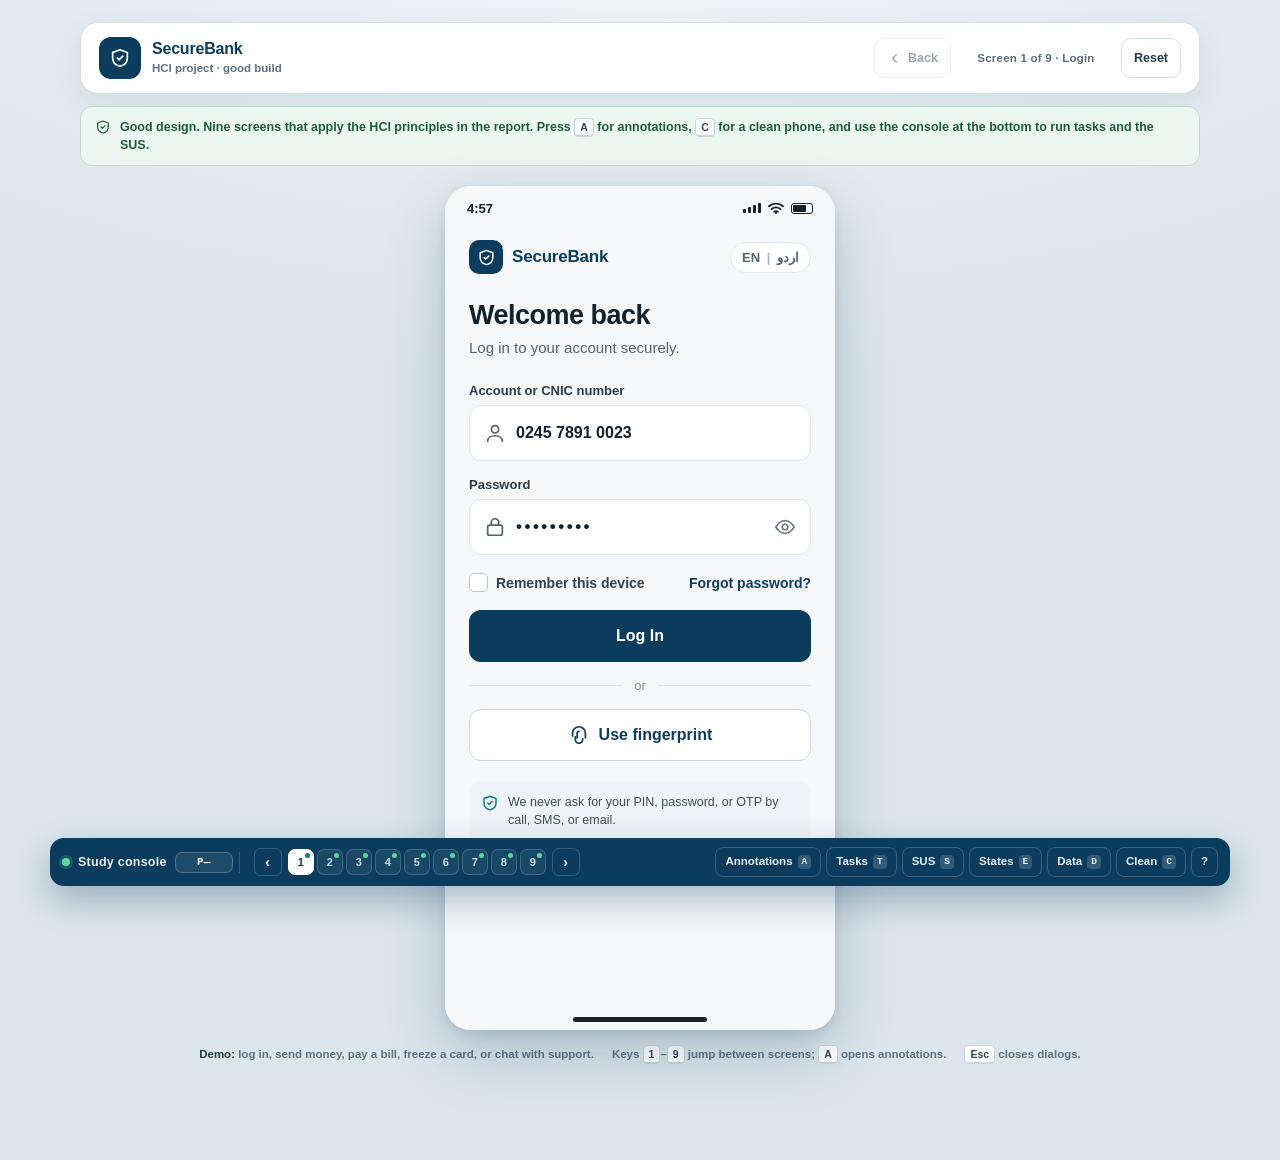
==== commit c2821d67: "Add wrong-password attempt counter, 30s lockout and masked-by-default balance" ====
--- a/good/index.html
+++ b/good/index.html
@@ -80,8 +80,8 @@
 </div>
 <div class="fgroup">
 <label>Password</label>
-<div class="field error"><svg class="ic muted"><use href="#i-lock"></use></svg><span class="val dots">••••••••</span><svg class="ic eye"><use href="#i-eye"></use></svg></div>
-<p class="err"><svg class="ic"><use href="#i-alert"></use></svg> Incorrect password. 2 attempts left.</p>
+<div class="field"><svg class="ic muted"><use href="#i-lock"></use></svg><span class="val dots">••••••••</span><svg class="ic eye"><use href="#i-eye"></use></svg></div>
+<p aria-live="polite" class="err" role="alert"><svg aria-hidden="true" class="ic"><use href="#i-alert"></use></svg> Incorrect password. 2 attempts remaining.</p>
 </div>
 <div class="row between">
 <span class="check"><span class="box"></span> Remember this device</span>
